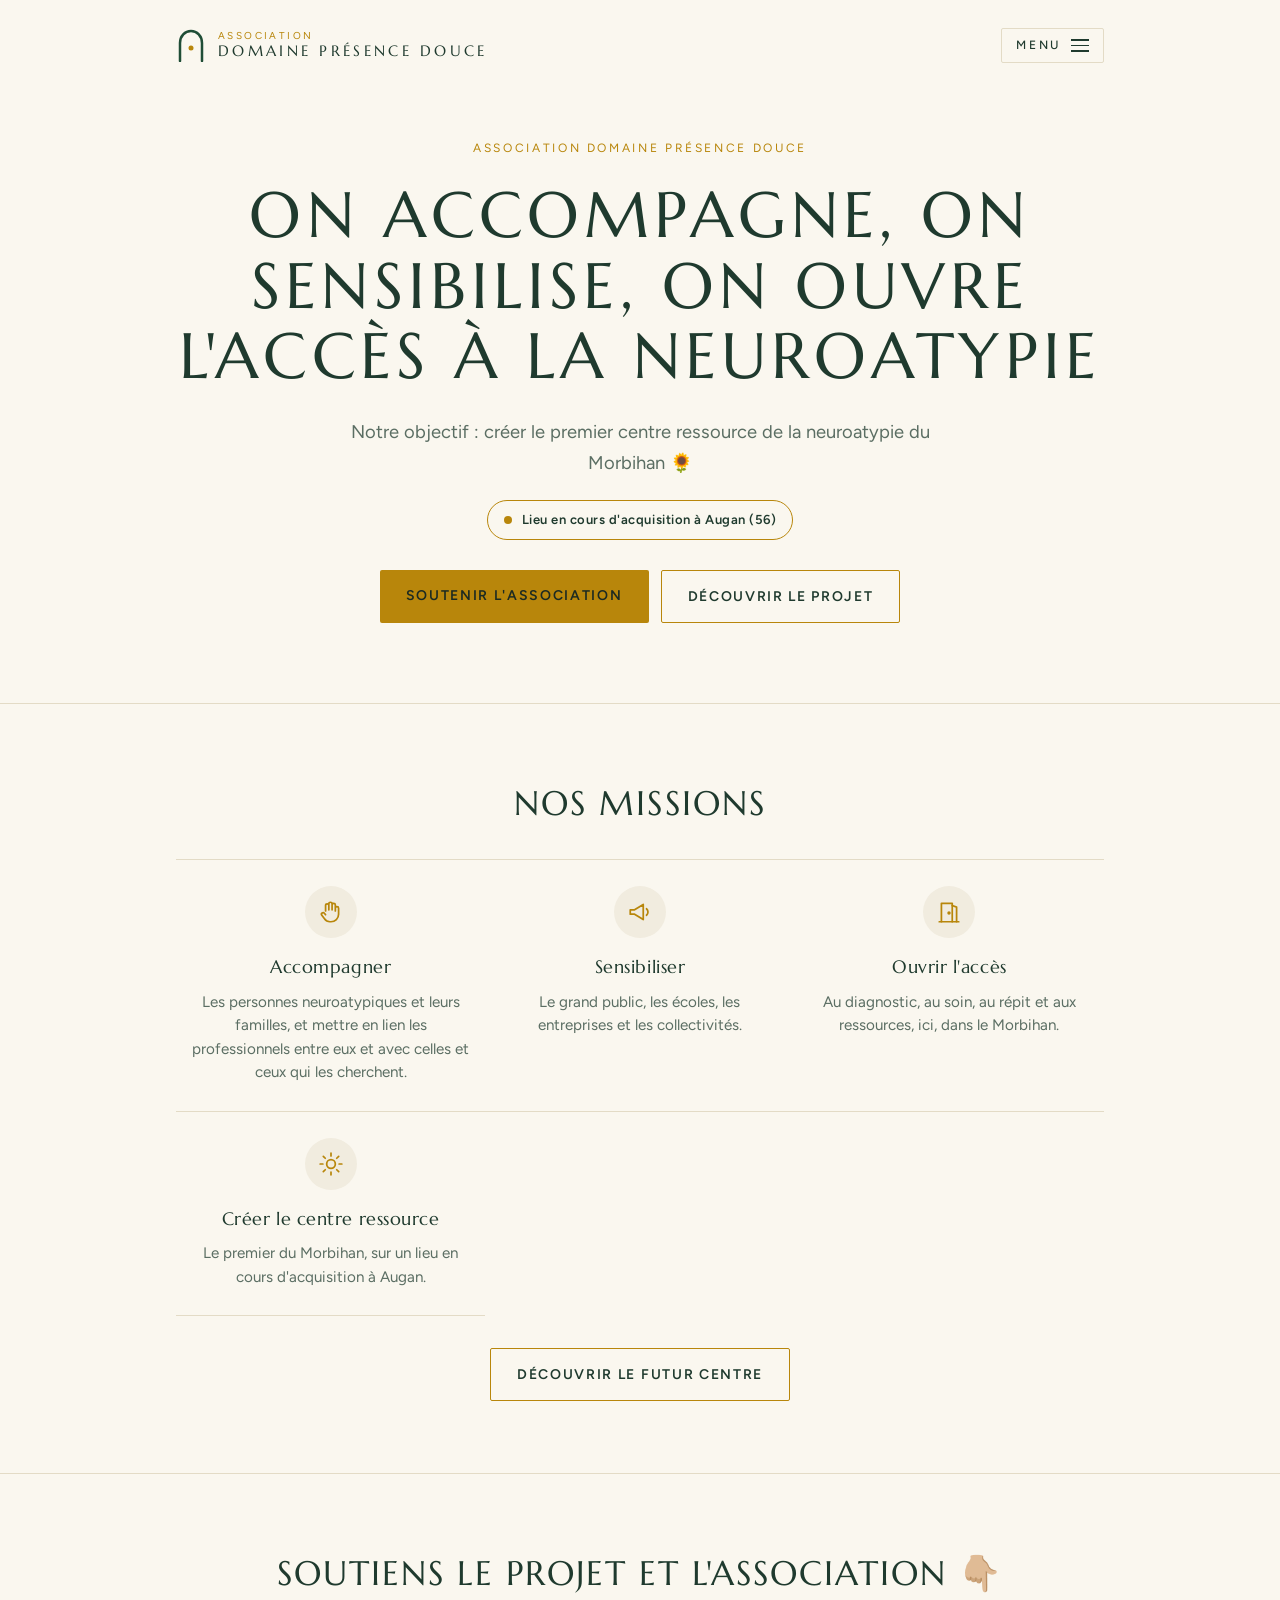
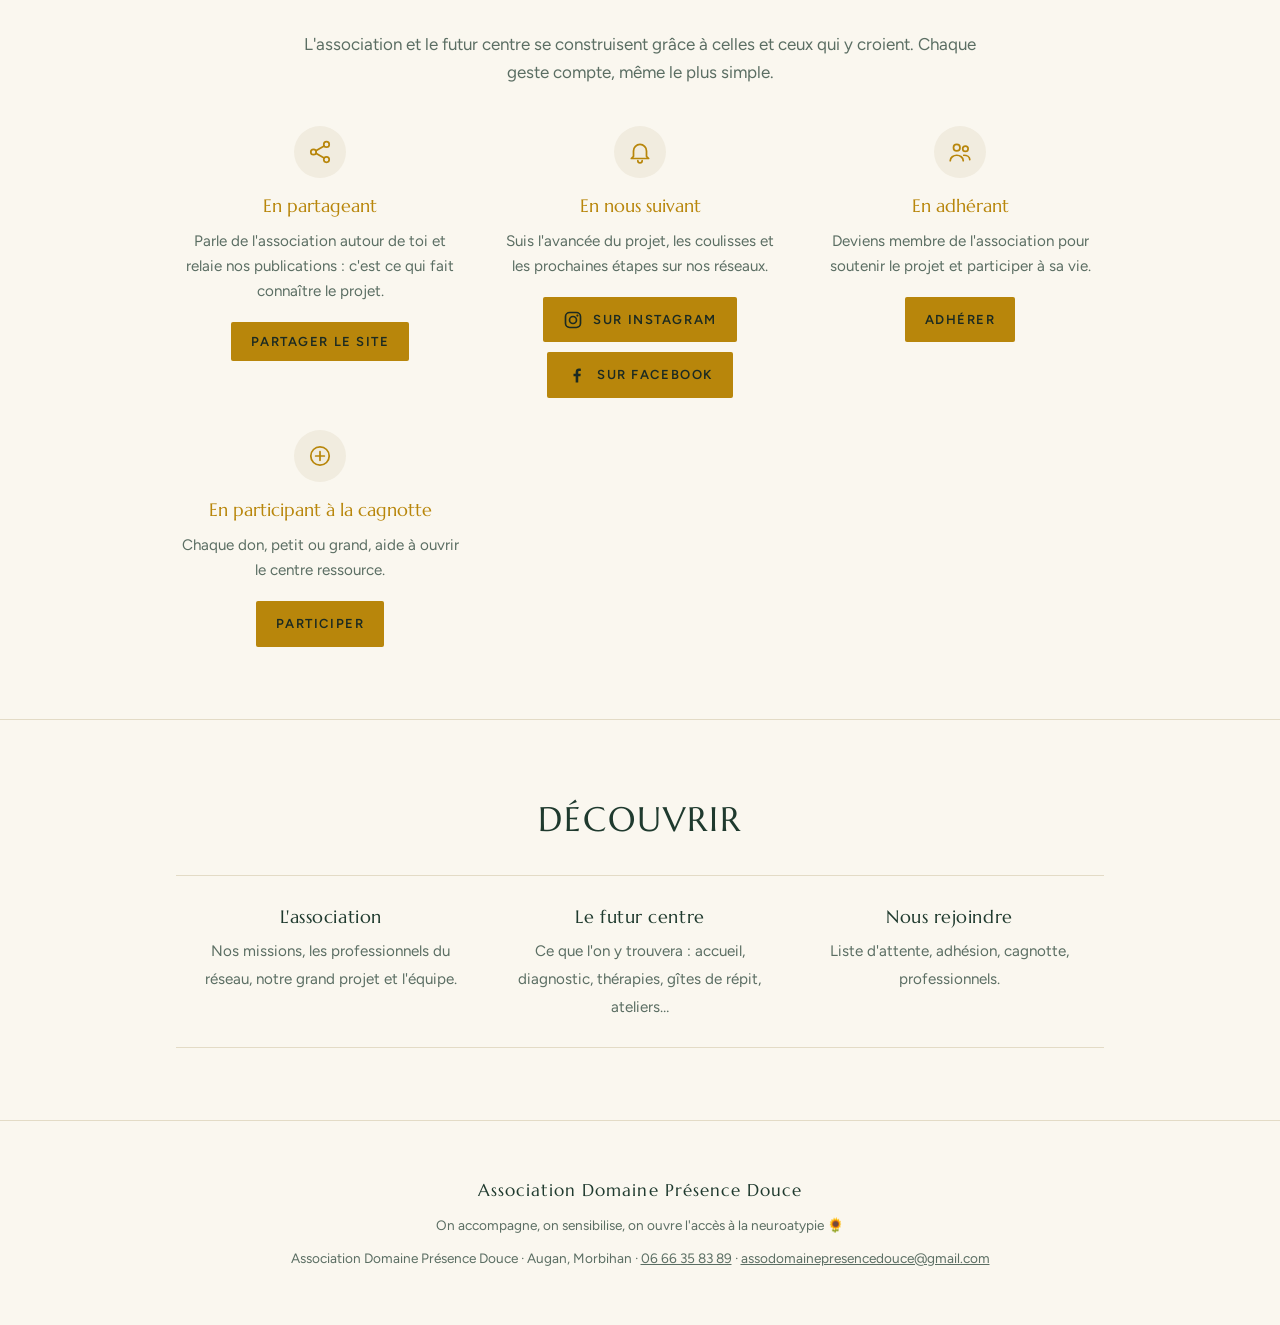
==== index.html @ 52dfce94 "Ajoute Marie Jubier au réseau de professionnels Co-Authored-By: Claude Opus 5.5 <noreply@anthropic.c" ====
<!doctype html>
<html lang="fr">
<head>
<meta charset="utf-8">
<meta name="viewport" content="width=device-width, initial-scale=1">
<script>if(/\.vercel\.app$|\.github\.io$/.test(location.hostname))location.replace("https://domainepresencedouce.fr"+location.pathname.replace(/^\/domaine-presence-douce/,"")+location.hash)</script>
<title>Association Domaine Présence Douce · Neuroatypie, Augan (56)</title>
<meta name="description" content="L'association Domaine Présence Douce accompagne, sensibilise et ouvre l'accès à la neuroatypie. Objectif : le premier centre ressource du Morbihan, sur un lieu en cours d'acquisition à Augan (56).">
<link rel="canonical" href="https://domainepresencedouce.fr/">
<meta property="og:type" content="website">
<meta property="og:site_name" content="Domaine Présence Douce">
<meta property="og:title" content="Association Domaine Présence Douce · Neuroatypie, Augan (56)">
<meta property="og:description" content="L'association Domaine Présence Douce accompagne, sensibilise et ouvre l'accès à la neuroatypie. Objectif : le premier centre ressource du Morbihan, sur un lieu en cours d'acquisition à Augan (56).">
<meta property="og:url" content="https://domainepresencedouce.fr/">
<meta property="og:locale" content="fr_FR">
<script type="application/ld+json">{"@context": "https://schema.org", "@type": "NGO", "name": "Association Domaine Présence Douce", "alternateName": ["Domaine Présence Douce", "Présence Douce"], "url": "https://domainepresencedouce.fr/", "description": "Association qui accompagne, sensibilise et ouvre l'accès à la neuroatypie, et porte la création du premier centre ressource de la neuroatypie du Morbihan.", "sameAs": ["https://www.instagram.com/asso_domaine_presence_douce/", "https://www.facebook.com/share/1JNgiqVTdz/", "https://www.helloasso.com/associations/domaine-presence-douce"], "email": "assodomainepresencedouce@gmail.com", "telephone": "+33 6 66 35 83 89", "address": {"@type": "PostalAddress", "addressLocality": "Augan", "postalCode": "56800", "addressRegion": "Morbihan", "addressCountry": "FR"}}</script>

<link rel="stylesheet" href="https://fonts.googleapis.com/css2?family=Marcellus&family=Figtree:wght@400;500;600&display=swap">
<link rel="stylesheet" href="style.css?v=202611112126">
</head>
<body>

<div class="wrap">
  <header class="top">
    <a class="brand" href="index.html" aria-label="Association Domaine Présence Douce, accueil">
      <svg viewBox="0 0 60 68" aria-hidden="true"><path d="M8 66V30C8 16 18 6 30 6s22 10 22 24v36" fill="none" stroke="var(--green)" stroke-width="5" stroke-linecap="round"/><circle cx="30" cy="40" r="5" fill="var(--gold)"/></svg>
      <span class="brand-name"><small>Association</small><span class="caps">Domaine Présence Douce</span></span>
    </a>
    <div class="menu">
      <button class="menu-toggle" type="button" aria-expanded="false" aria-controls="menu-nav">
        <span class="label">Menu</span>
        <span class="bars" aria-hidden="true"><span></span><span></span><span></span></span>
      </button>
      <nav id="menu-nav" aria-label="Navigation principale" hidden>
        <a href="index.html" aria-current="page">Accueil</a>
        <a href="domaine.html">L'association</a>
        <a href="poles.html">Le futur centre</a>
        <a href="rejoindre.html">Nous rejoindre</a>
      </nav>
    </div>
</div>

<main>
<div class="wrap">
  <div class="hero">
    <div>
      <p class="eyebrow caps">Association Domaine Présence Douce</p>
      <h1>On accompagne, on sensibilise, on ouvre l'accès à la neuroatypie</h1>
      <p class="lead">Notre objectif : créer le premier centre ressource de la neuroatypie du Morbihan 🌻</p>
      <p class="badge"><span class="dot" aria-hidden="true"></span>Lieu en cours d'acquisition à Augan (56)</p>
      <div class="hero-ctas">
        <a class="cta" href="#soutenir">Soutenir l'association</a>
        <a class="cta cta-alt" href="domaine.html">Découvrir le projet</a>
      </div>
    </div>
  </div>
</div>

<section id="missions">
  <div class="wrap">
    <h2>Nos missions</h2>
    <div class="poles missions">
      <div class="pole"><span class="ico" aria-hidden="true"><svg viewBox="0 0 24 24"><path d="M7 11V6a1.5 1.5 0 0 1 3 0v4M10 10V4.5a1.5 1.5 0 0 1 3 0V10M13 10V5.5a1.5 1.5 0 0 1 3 0V11M16 11V8.5a1.5 1.5 0 0 1 3 0V14a7 7 0 0 1-7 7h-1a6 6 0 0 1-5-2.7L3.5 15a1.5 1.5 0 0 1 2.4-1.8L7 14.5"/></svg></span><h3>Accompagner</h3><p>Les personnes neuroatypiques et leurs familles, et mettre en lien les professionnels entre eux et avec celles et ceux qui les cherchent.</p></div>
      <div class="pole"><span class="ico" aria-hidden="true"><svg viewBox="0 0 24 24"><path d="M3 10v4h4l8 5V5l-8 5z"/><path d="M18 9a4 4 0 0 1 0 6"/></svg></span><h3>Sensibiliser</h3><p>Le grand public, les écoles, les entreprises et les collectivités.</p></div>
      <div class="pole"><span class="ico" aria-hidden="true"><svg viewBox="0 0 24 24"><path d="M5 21V4h10v17"/><path d="M15 6l4 1.5V21"/><circle cx="12" cy="13" r=".8"/><path d="M3 21h18"/></svg></span><h3>Ouvrir l'accès</h3><p>Au diagnostic, au soin, au répit et aux ressources, ici, dans le Morbihan.</p></div>
      <div class="pole"><span class="ico" aria-hidden="true"><svg viewBox="0 0 24 24"><circle cx="12" cy="12" r="4"/><path d="M12 2v2.5M12 19.5V22M2 12h2.5M19.5 12H22M4.9 4.9l1.8 1.8M17.3 17.3l1.8 1.8M4.9 19.1l1.8-1.8M17.3 6.7l1.8-1.8"/></svg></span><h3>Créer le centre ressource</h3><p>Le premier du Morbihan, sur un lieu en cours d'acquisition à Augan.</p></div>
    </div>
    <a class="cta cta-alt" href="poles.html">Découvrir le futur centre</a>
  </div>
</section>

<section id="soutenir">
  <div class="wrap">
    <h2>Soutiens le projet et l'association 👇🏼</h2>
    <p class="intro">L'association et le futur centre se construisent grâce à celles et ceux qui y croient. Chaque geste compte, même le plus simple.</p>
    <div class="steps">
      <div><span class="ico" aria-hidden="true"><svg viewBox="0 0 24 24"><circle cx="18" cy="5" r="2.5"/><circle cx="6" cy="12" r="2.5"/><circle cx="18" cy="19" r="2.5"/><path d="M8.2 10.8l7.6-4.4M8.2 13.2l7.6 4.4"/></svg></span><h3>En partageant</h3><p>Parle de l'association autour de toi et relaie nos publications : c'est ce qui fait connaître le projet.</p><button class="cta share" type="button">Partager le site</button></div>
      <div><span class="ico" aria-hidden="true"><svg viewBox="0 0 24 24"><path d="M6 16V11a6 6 0 0 1 12 0v5l2 2H4z"/><path d="M10 20a2 2 0 0 0 4 0"/></svg></span><h3>En nous suivant</h3><p>Suis l'avancée du projet, les coulisses et les prochaines étapes sur nos réseaux.</p><div class="socials"><a class="cta social" href="https://www.instagram.com/asso_domaine_presence_douce/" target="_blank" rel="noopener"><svg viewBox="0 0 24 24" aria-hidden="true"><rect x="3" y="3" width="18" height="18" rx="5" fill="none" stroke="currentColor" stroke-width="2"/><circle cx="12" cy="12" r="4.2" fill="none" stroke="currentColor" stroke-width="2"/><circle cx="17.3" cy="6.7" r="1.3" fill="currentColor"/></svg><span>Sur Instagram</span></a><a class="cta social" href="https://www.facebook.com/share/1JNgiqVTdz/" target="_blank" rel="noopener"><svg viewBox="0 0 24 24" aria-hidden="true"><path fill="currentColor" d="M13.5 21v-7.5h2.6l.4-3h-3V8.6c0-.9.3-1.5 1.5-1.5h1.6V4.4c-.3 0-1.2-.1-2.3-.1-2.3 0-3.9 1.4-3.9 4v2.2H7.8v3h2.6V21h3.1z"/></svg><span>Sur Facebook</span></a></div></div>
      <div><span class="ico" aria-hidden="true"><svg viewBox="0 0 24 24"><circle cx="9" cy="8" r="3"/><path d="M3 20c0-3 3-5 6-5s6 2 6 5"/><circle cx="17" cy="9" r="2.5"/><path d="M15.5 15c3 0 5.5 1.5 5.5 4"/></svg></span><h3>En adhérant</h3><p>Deviens membre de l'association pour soutenir le projet et participer à sa vie.</p><a class="cta" href="https://www.helloasso.com/associations/domaine-presence-douce/adhesions/adhesion" target="_blank" rel="noopener">Adhérer</a></div>
      <div><span class="ico" aria-hidden="true"><svg viewBox="0 0 24 24"><circle cx="12" cy="12" r="8.5"/><path d="M12 8v8M8 12h8"/></svg></span><h3>En participant à la cagnotte</h3><p>Chaque don, petit ou grand, aide à ouvrir le centre ressource.</p><a class="cta" href="https://www.helloasso.com/associations/domaine-presence-douce/collectes/domaine-presence-douce" target="_blank" rel="noopener">Participer</a></div>
    </div>
  </div>
</section>

<section>
  <div class="wrap">
    <h2>Découvrir</h2>
    <div class="links">
      <a href="domaine.html"><b>L'association</b><span>Nos missions, les professionnels du réseau, notre grand projet et l'équipe.</span></a>
      <a href="poles.html"><b>Le futur centre</b><span>Ce que l'on y trouvera : accueil, diagnostic, thérapies, gîtes de répit, ateliers…</span></a>
      <a href="rejoindre.html"><b>Nous rejoindre</b><span>Liste d'attente, adhésion, cagnotte, professionnels.</span></a>
    </div>
  </div>
</section>
</main>

<footer>
  <div class="wrap">
    <p class="sig">Association Domaine Présence Douce</p>
    <p class="small">On accompagne, on sensibilise, on ouvre l'accès à la neuroatypie 🌻</p>
        <p class="small">Association Domaine Présence Douce · Augan, Morbihan · <a href="tel:+33666358389">06 66 35 83 89</a> · <a href="mailto:assodomainepresencedouce@gmail.com">assodomainepresencedouce@gmail.com</a></p>
  </div>
</footer>

<script src="menu.js?v=202611112126"></script>
</body>
</html>
---- style.css ----
/* Layout: une colonne calme, grandes respirations, grand titre en ouverture, pôles en grille souple */
:root{
  --bg:#FAF7EF;
  --surface:#F1ECDF;
  --fg:#1F3A2E;
  --muted:#5B6E63;
  --green:#1F4D36;
  --gold:#B8860B;
  --on-green:#FAF7EF;
  --line:#E3DBC6;
  --display:'Marcellus','Cormorant Garamond',Georgia,serif;
  --body:'Figtree','Helvetica Neue',Arial,sans-serif;
}
@media (prefers-color-scheme: dark){:root:not([data-theme="light"]){
  --bg:#13241C;--surface:#1B3025;--fg:#FAF7EF;--muted:#A9B8AD;--green:#1F4D36;--gold:#B8860B;--on-green:#FAF7EF;--line:#2B4639;color-scheme:dark}}
:root[data-theme="dark"]{
  --bg:#13241C;--surface:#1B3025;--fg:#FAF7EF;--muted:#A9B8AD;--green:#1F4D36;--gold:#B8860B;--on-green:#FAF7EF;--line:#2B4639;color-scheme:dark}

*{box-sizing:border-box}
body{background:var(--bg);color:var(--fg);font-family:var(--body);font-size:17px;line-height:1.65;margin:0}
.wrap{max-width:960px;margin-inline:auto;padding-left:max(16px,env(safe-area-inset-left,0px));padding-right:max(16px,env(safe-area-inset-right,0px))}
h1,h2,h3{font-family:var(--display);font-weight:400;text-wrap:balance;margin:0}
.caps{text-transform:uppercase;letter-spacing:.22em}
p{margin:0}
a{color:inherit}

header.top{padding-block:28px;display:flex;justify-content:space-between;align-items:center;gap:16px;flex-wrap:wrap}
.brand{display:flex;align-items:center;gap:12px;font-family:var(--display);font-size:15px}
.brand svg{width:30px;height:34px;flex:none}
header.top{position:relative;flex-wrap:nowrap}
.menu{position:relative;margin-left:auto}
.menu-toggle{display:flex;align-items:center;gap:10px;background:none;border:1px solid var(--line);border-radius:2px;color:var(--fg);font:500 12px/1 var(--body);letter-spacing:.22em;text-transform:uppercase;padding:10px 14px;cursor:pointer}
.menu-toggle:hover{border-color:var(--gold);color:var(--gold)}
.menu-toggle .bars{display:grid;gap:4px;width:18px}
.menu-toggle .bars span{display:block;height:1.5px;background:currentColor;transition:transform .25s ease,opacity .2s ease}
.menu-toggle[aria-expanded="true"] .bars span:nth-child(1){transform:translateY(5.5px) rotate(45deg)}
.menu-toggle[aria-expanded="true"] .bars span:nth-child(2){opacity:0}
.menu-toggle[aria-expanded="true"] .bars span:nth-child(3){transform:translateY(-5.5px) rotate(-45deg)}
nav{position:absolute;top:calc(100% + 10px);right:0;z-index:10;min-width:230px;display:flex;flex-direction:column;background:var(--bg);border:1px solid var(--line);box-shadow:0 12px 32px rgba(0,0,0,.12);padding:8px 0;font-size:13px;color:var(--fg)}
nav[hidden]{display:none}
nav a{text-decoration:none;padding:12px 22px;letter-spacing:.14em;text-transform:uppercase}
nav a+a{border-top:1px solid var(--line)}
nav a:hover,nav a:focus-visible{color:var(--gold);background:var(--surface)}
@media (prefers-reduced-motion:no-preference){nav:not([hidden]){animation:drop .2s ease both}@keyframes drop{from{opacity:0;transform:translateY(-6px)}to{opacity:1;transform:none}}}
@media (max-width:420px){.menu-toggle .label{display:none}.brand span{font-size:13px}}
:focus-visible{outline:2px solid var(--gold);outline-offset:3px}

.hero{padding-block:48px 80px}
.hero .eyebrow{font-size:12px;color:var(--gold);margin-bottom:22px}
.hero h1{font-size:clamp(2.2rem,6vw,4rem);line-height:1.1;letter-spacing:.08em;text-transform:uppercase}
.hero p.lead{margin-top:26px;font-size:1.15rem;max-width:34em;color:var(--muted)}

section{padding-block:72px;border-top:1px solid var(--line)}
section h2{font-size:clamp(1.5rem,3.4vw,2.1rem);letter-spacing:.06em;text-transform:uppercase;margin-bottom:28px}
section .intro{max-width:40em;color:var(--muted)}
section .intro + .intro{margin-top:16px}
em{font-style:italic;color:var(--gold)}

.poles{display:grid;grid-template-columns:repeat(auto-fit,minmax(240px,1fr));gap:0;margin-top:44px;border-top:1px solid var(--line)}
.pole{padding:26px 24px 26px 0;border-bottom:1px solid var(--line)}
.pole h3{font-size:1.15rem;margin-bottom:8px;letter-spacing:.03em}
.pole p{font-size:.95rem;color:var(--muted);line-height:1.55}

.band{background:var(--green);color:var(--on-green);border-top:0}
.band h2{color:var(--on-green)}
.band .intro{color:var(--on-green);opacity:.88}
.band em{color:#E3C77F}
.band .facts{display:grid;grid-template-columns:repeat(auto-fit,minmax(200px,1fr));gap:32px;margin-top:40px}
.band .fact b{display:block;font-family:var(--display);font-weight:400;font-size:1.25rem;margin-bottom:6px;color:#E3C77F}
.band .fact span{font-size:.95rem;opacity:.85}

.steps{display:grid;grid-template-columns:repeat(auto-fit,minmax(240px,1fr));gap:32px;margin-top:40px}
.steps h3{font-size:1.1rem;margin-bottom:8px;color:var(--gold)}
.steps p{font-size:.95rem;color:var(--muted)}
.steps .cta{margin-top:18px;padding:12px 20px;font-size:13px}
button.cta{border:0;font-family:inherit;cursor:pointer}

.cta{display:inline-block;margin-top:32px;padding:14px 26px;background:var(--gold);color:#1B2A22;text-decoration:none;font-weight:600;font-size:14px;letter-spacing:.12em;text-transform:uppercase;border-radius:2px}
.cta:hover{filter:brightness(1.07)}
.cta-alt{background:transparent;color:var(--fg);border:1px solid var(--gold);margin-left:10px}
.note{margin-top:14px;font-size:.85rem;color:var(--muted)}

footer{padding-block:56px;border-top:1px solid var(--line);text-align:left}
footer .sig{font-family:var(--display);font-size:1.05rem;letter-spacing:.06em}
footer .small{margin-top:10px;font-size:.85rem;color:var(--muted)}

@media (max-width:720px){
  .hero{padding-block:24px 56px}
  section{padding-block:52px}
}
@media (prefers-reduced-motion:no-preference){
  .hero>*{animation:rise .8s ease both}
  @keyframes rise{from{opacity:.001;transform:translateY(10px)}to{opacity:1;transform:none}}
}
.brand{text-decoration:none}
nav a[aria-current="page"]{color:var(--gold)}
.page>section:first-child{border-top:0}
.page>section:first-child:not(.band){padding-top:24px}
.links{display:grid;grid-template-columns:repeat(auto-fit,minmax(210px,1fr));gap:0;margin-top:8px;border-top:1px solid var(--line)}
.links a{display:block;padding:22px 24px 22px 0;border-bottom:1px solid var(--line);text-decoration:none}
.links a b{display:block;font-family:var(--display);font-weight:400;font-size:1.15rem;letter-spacing:.03em;margin-bottom:4px}
.links a span{font-size:.95rem;color:var(--muted)}
.links a:hover b,.links a:focus-visible b{color:var(--gold)}
.timeline{list-style:none;margin:40px 0 0;padding:0;max-width:40em}
.timeline li{position:relative;padding:0 0 28px 30px;border-left:1px solid var(--line);margin-left:6px}
.timeline li:last-child{padding-bottom:0;border-left-color:transparent}
.timeline li::before{content:"";position:absolute;left:-7px;top:6px;width:13px;height:13px;border-radius:50%;background:var(--bg);border:1.5px solid var(--muted)}
.timeline li.done::before{background:var(--green);border-color:var(--green)}
.timeline li.now::before{background:var(--gold);border-color:var(--gold);box-shadow:0 0 0 4px color-mix(in srgb,var(--gold) 25%,transparent)}
.timeline b{display:block;font-family:var(--display);font-weight:400;font-size:1.1rem;letter-spacing:.03em;margin-bottom:4px}
.timeline li.now b{color:var(--gold)}
.timeline span{font-size:.95rem;color:var(--muted)}
.follow{margin-top:48px;padding:28px;background:var(--surface);max-width:40em}
.follow h3{font-size:1.2rem;letter-spacing:.03em;margin-bottom:8px}
.follow p{font-size:.95rem;color:var(--muted)}
.follow .cta{margin-top:20px;text-transform:none;letter-spacing:.04em}

/* Texte centré sur tout le site */
main,footer{text-align:center}
.hero p.lead,section .intro,.timeline,.follow{margin-inline:auto}
.pole,.links a{padding:26px 16px}
.cta-alt{margin-left:0}
.cta+.cta{margin-left:10px}
nav a{text-align:center}
.timeline li{padding:26px 0 44px;margin-left:0;border-left:0}
.timeline li:last-child{padding-bottom:0}
.timeline li::before{left:50%;top:0;transform:translateX(-50%)}
.timeline li:not(:last-child)::after{content:"";position:absolute;left:50%;bottom:8px;width:1px;height:26px;background:var(--line)}
.socials{display:flex;flex-wrap:wrap;justify-content:center;gap:10px;margin-top:18px}
.socials .cta{margin:0;display:inline-flex;align-items:center;gap:10px}
.cta+.cta.social{margin-left:0}
.social svg{width:20px;height:20px;flex:none}

/* Icônes et mouvements doux */
.ico{display:inline-grid;place-items:center;width:52px;height:52px;margin-bottom:14px;border-radius:50%;background:var(--surface);color:var(--gold);transition:transform .35s ease,background .35s ease,color .35s ease}
.ico svg{width:26px;height:26px;fill:none;stroke:currentColor;stroke-width:1.6;stroke-linecap:round;stroke-linejoin:round}
.pole:hover .ico,.steps>div:hover .ico{transform:translateY(-3px) rotate(-6deg);background:var(--green);color:var(--on-green)}
.cta{transition:transform .25s ease,filter .25s ease,box-shadow .25s ease}
.cta:hover{transform:translateY(-2px);box-shadow:0 8px 18px -10px rgba(0,0,0,.35)}
.links a b{transition:color .25s ease,letter-spacing .35s ease}
.links a:hover b{letter-spacing:.06em}
@media (prefers-reduced-motion:no-preference){
  .js .reveal{opacity:0;transform:translateY(18px);transition:opacity .7s ease,transform .7s ease;transition-delay:var(--d,0s)}
  .js .reveal.in{opacity:1;transform:none}
  .timeline li.now::before{animation:pulse 2.4s ease-in-out infinite}
  @keyframes pulse{0%,100%{box-shadow:0 0 0 4px color-mix(in srgb,var(--gold) 25%,transparent)}50%{box-shadow:0 0 0 9px color-mix(in srgb,var(--gold) 0%,transparent)}}
}
.brand-name{display:flex;flex-direction:column;line-height:1.2}
.brand-name small{font-family:var(--body);font-size:10px;letter-spacing:.24em;text-transform:uppercase;color:var(--gold)}
.badge{display:inline-flex;align-items:center;gap:10px;margin-top:22px;padding:8px 16px;border:1px solid var(--gold);border-radius:999px;font-size:13px;font-weight:600;letter-spacing:.04em;color:var(--fg)}
.badge .dot{width:8px;height:8px;border-radius:50%;background:var(--gold)}
.hero-ctas{display:flex;flex-wrap:wrap;justify-content:center;gap:12px;margin-top:30px}
.hero-ctas .cta{margin:0}
.missions{margin-top:24px}
@media (prefers-reduced-motion:no-preference){.badge .dot{animation:pulse 2.4s ease-in-out infinite}}
.pros{display:grid;grid-template-columns:repeat(auto-fit,minmax(260px,340px));justify-content:center;gap:20px;margin-top:40px}
.pro{padding:30px 24px;background:var(--surface);border-radius:4px;transition:transform .35s ease,box-shadow .35s ease}
.pro:hover{transform:translateY(-4px);box-shadow:0 14px 30px -18px rgba(0,0,0,.35)}
.pro-initials{display:inline-grid;place-items:center;width:64px;height:64px;margin-bottom:14px;border-radius:50%;background:var(--green);color:var(--on-green);font-family:var(--display);font-size:1.3rem;letter-spacing:.06em}
.pro h3{font-size:1.25rem;letter-spacing:.03em}
.pro-role{margin-top:4px;color:var(--gold);font-size:.95rem}
.pro p:not(.pro-role){margin-top:12px;font-size:.95rem;color:var(--muted)}
.pro .cta{margin-top:20px;display:inline-flex;align-items:center;gap:10px;text-transform:none;letter-spacing:.02em;font-size:13px;padding:12px 18px}
.pro .cta svg{width:18px;height:18px;flex:none}
.pro-links{display:flex;flex-wrap:wrap;justify-content:center;gap:10px;margin-top:20px}
.pro-links .cta{margin:0}
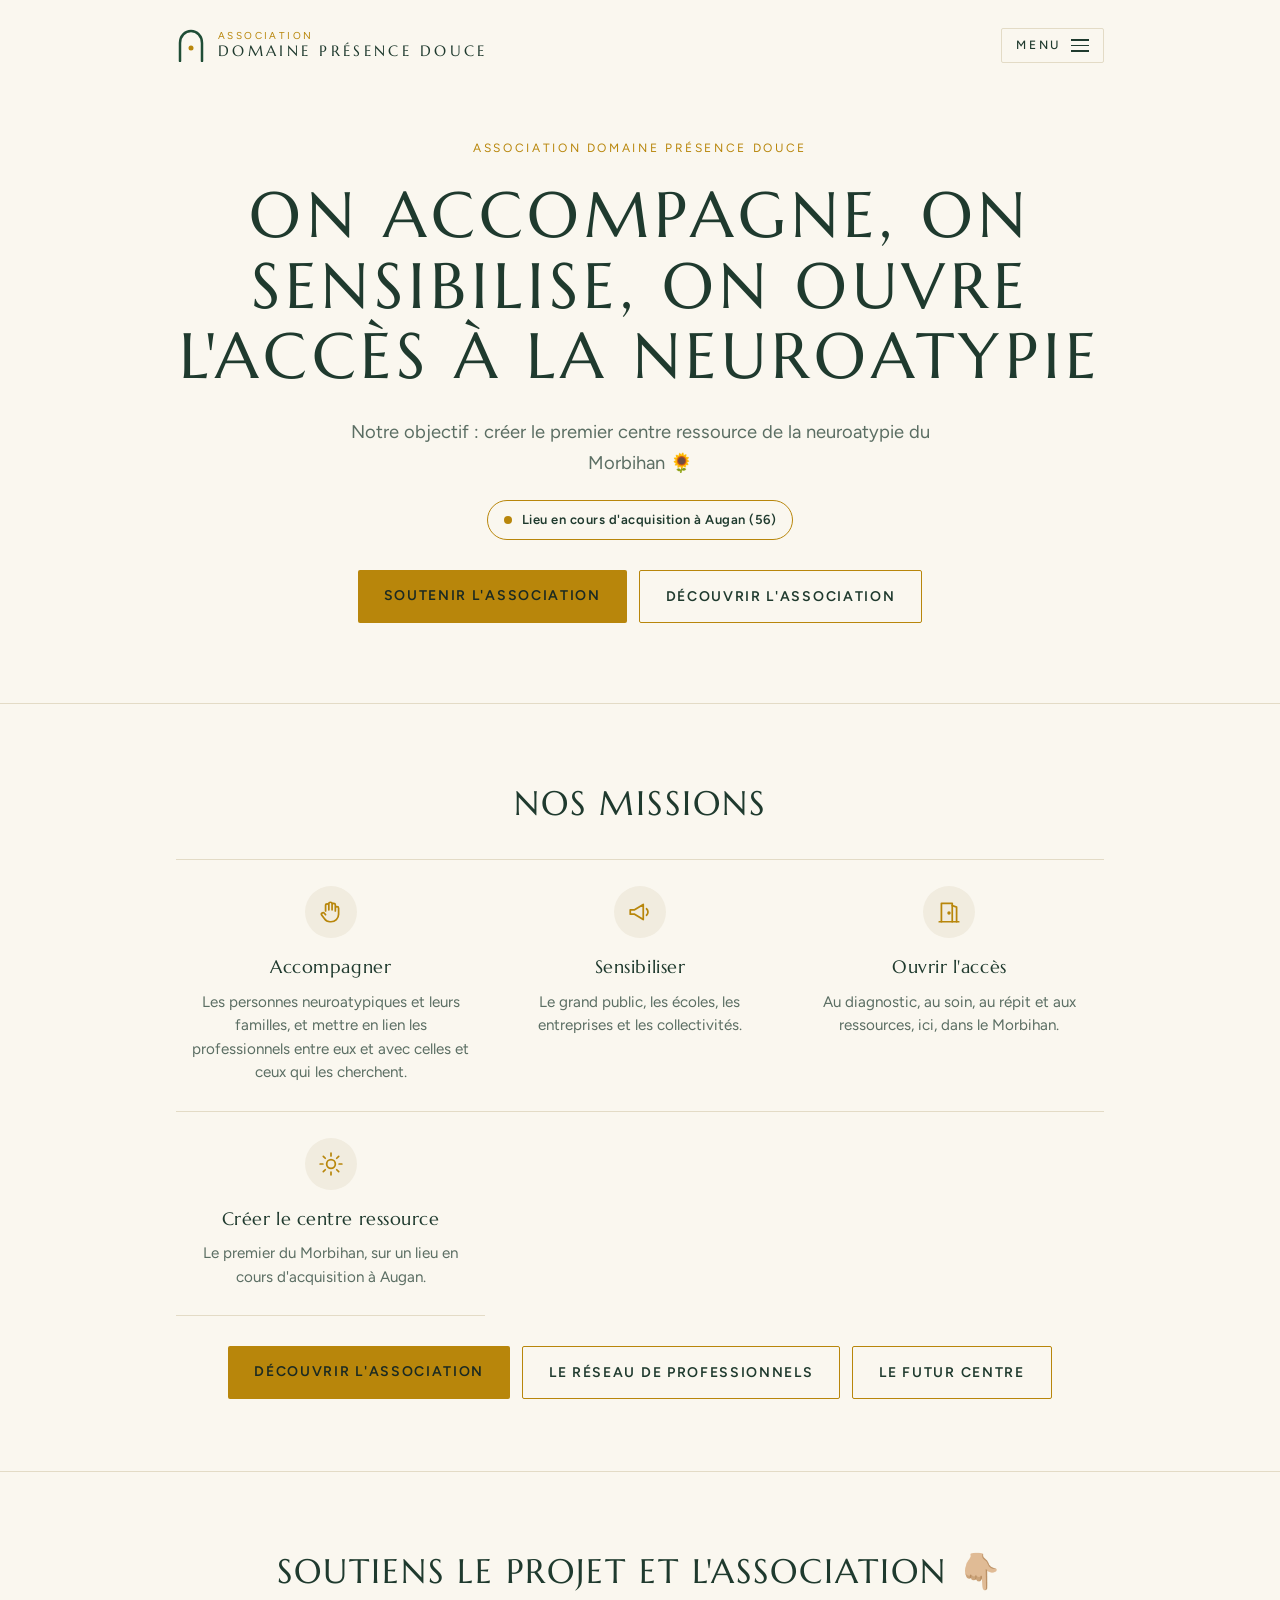
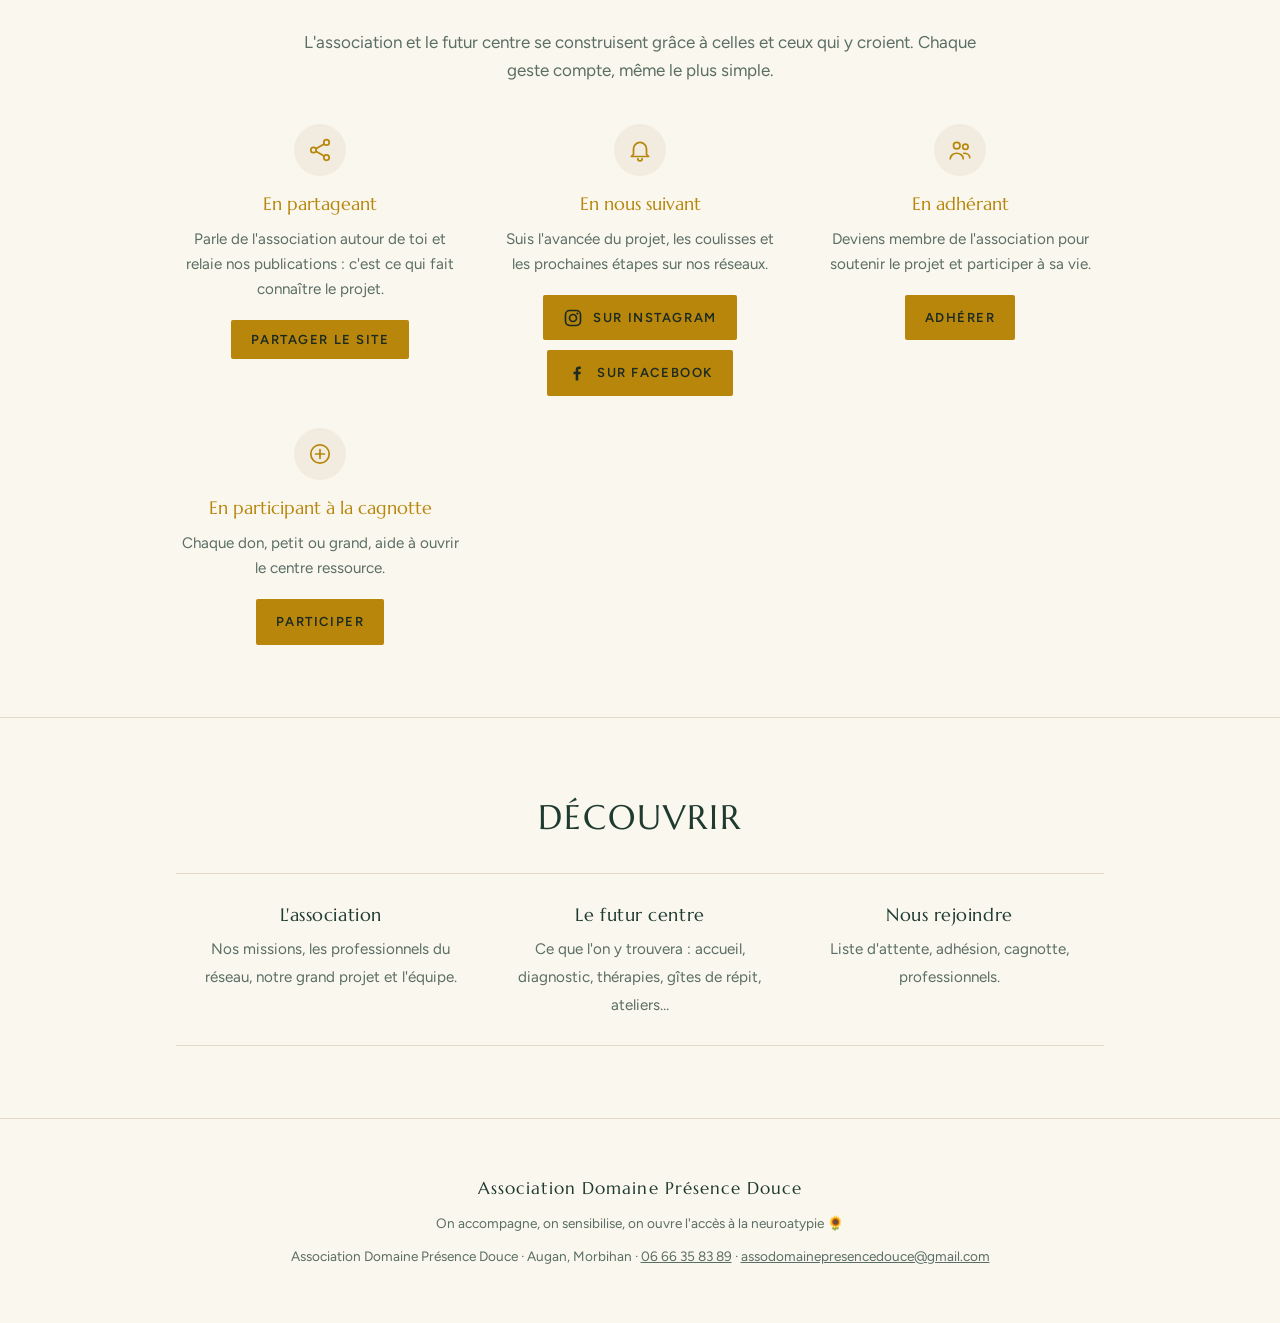
==== commit 14948841: "Ajoute des boutons vers la page de l'association sur l'accueil Co-Authored-By: Claude Opus 5.5 <nore" ====
--- a/index.html
+++ b/index.html
@@ -50,7 +50,7 @@
       <p class="badge"><span class="dot" aria-hidden="true"></span>Lieu en cours d'acquisition à Augan (56)</p>
       <div class="hero-ctas">
         <a class="cta" href="#soutenir">Soutenir l'association</a>
-        <a class="cta cta-alt" href="domaine.html">Découvrir le projet</a>
+        <a class="cta cta-alt" href="domaine.html">Découvrir l'association</a>
       </div>
     </div>
   </div>
@@ -65,7 +65,11 @@
       <div class="pole"><span class="ico" aria-hidden="true"><svg viewBox="0 0 24 24"><path d="M5 21V4h10v17"/><path d="M15 6l4 1.5V21"/><circle cx="12" cy="13" r=".8"/><path d="M3 21h18"/></svg></span><h3>Ouvrir l'accès</h3><p>Au diagnostic, au soin, au répit et aux ressources, ici, dans le Morbihan.</p></div>
       <div class="pole"><span class="ico" aria-hidden="true"><svg viewBox="0 0 24 24"><circle cx="12" cy="12" r="4"/><path d="M12 2v2.5M12 19.5V22M2 12h2.5M19.5 12H22M4.9 4.9l1.8 1.8M17.3 17.3l1.8 1.8M4.9 19.1l1.8-1.8M17.3 6.7l1.8-1.8"/></svg></span><h3>Créer le centre ressource</h3><p>Le premier du Morbihan, sur un lieu en cours d'acquisition à Augan.</p></div>
     </div>
-    <a class="cta cta-alt" href="poles.html">Découvrir le futur centre</a>
+    <div class="hero-ctas">
+      <a class="cta" href="domaine.html">Découvrir l'association</a>
+      <a class="cta cta-alt" href="domaine.html#professionnels">Le réseau de professionnels</a>
+      <a class="cta cta-alt" href="poles.html">Le futur centre</a>
+    </div>
   </div>
 </section>
 
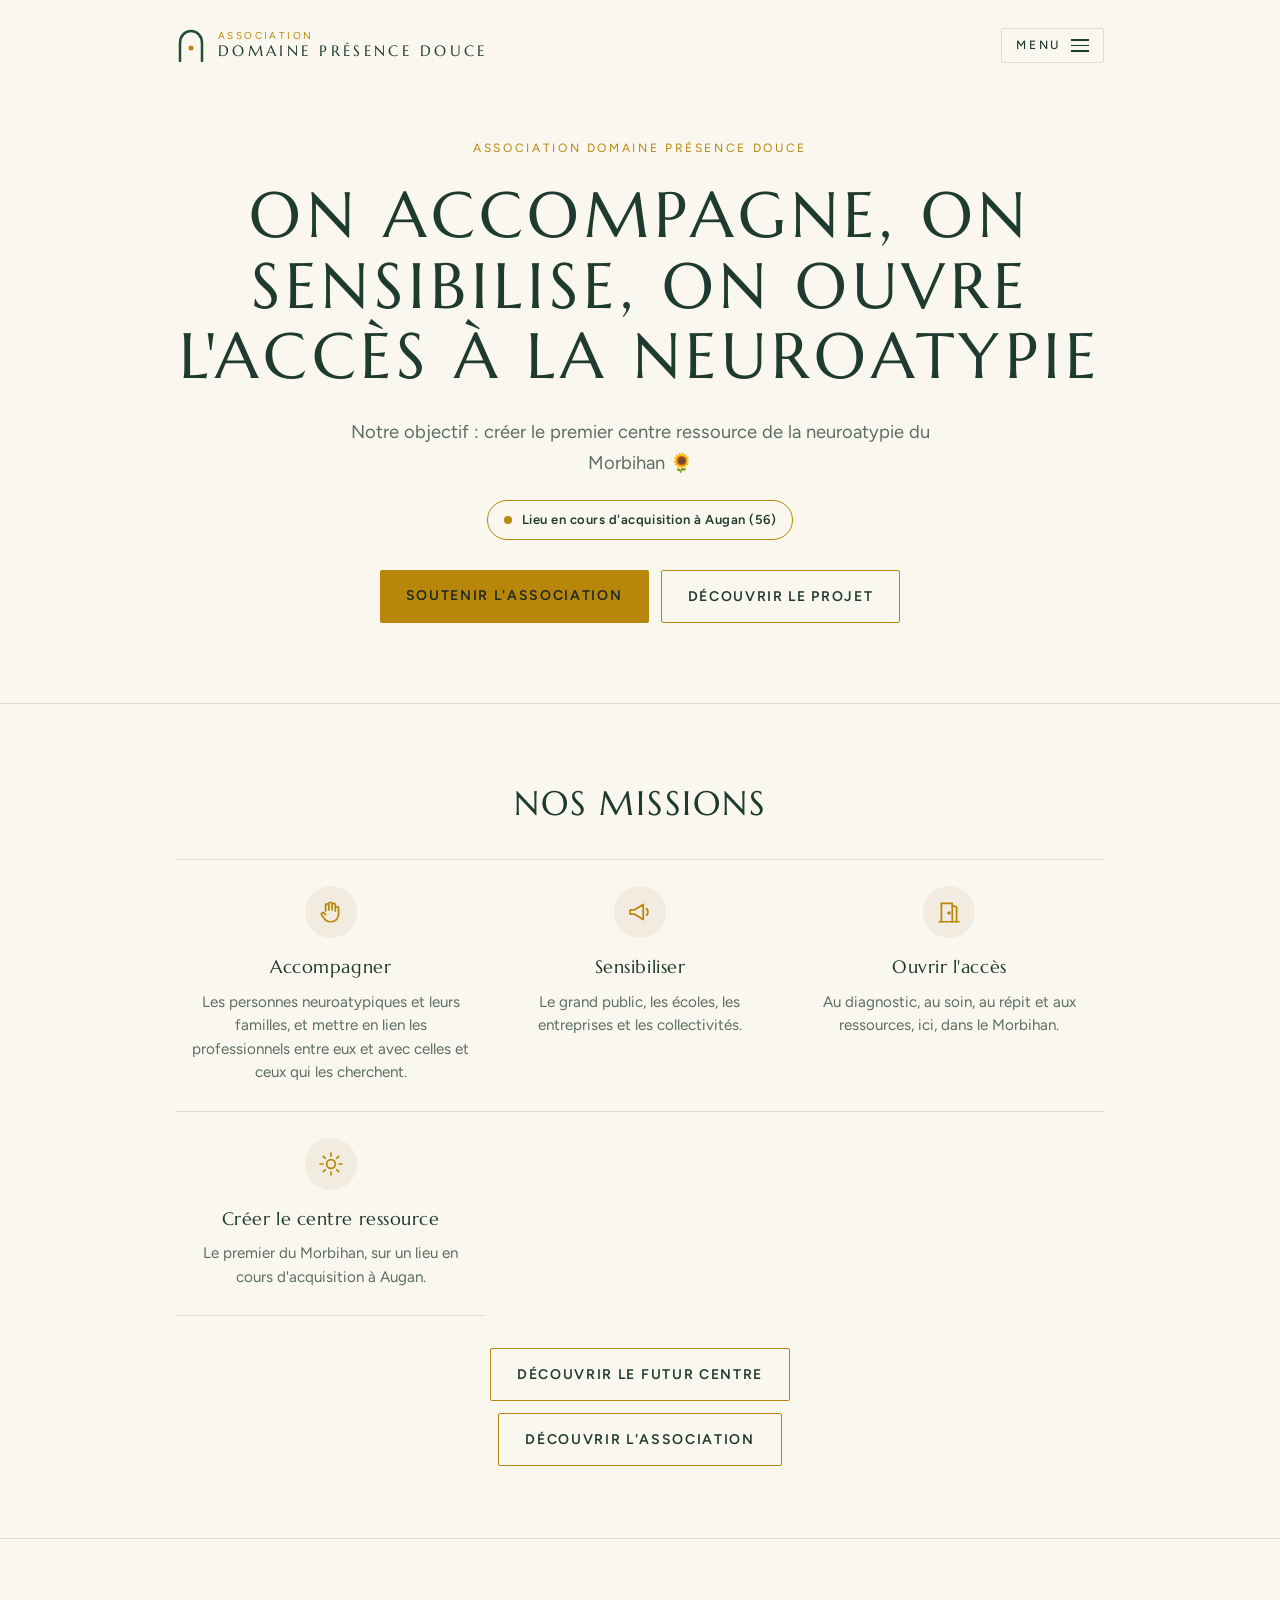
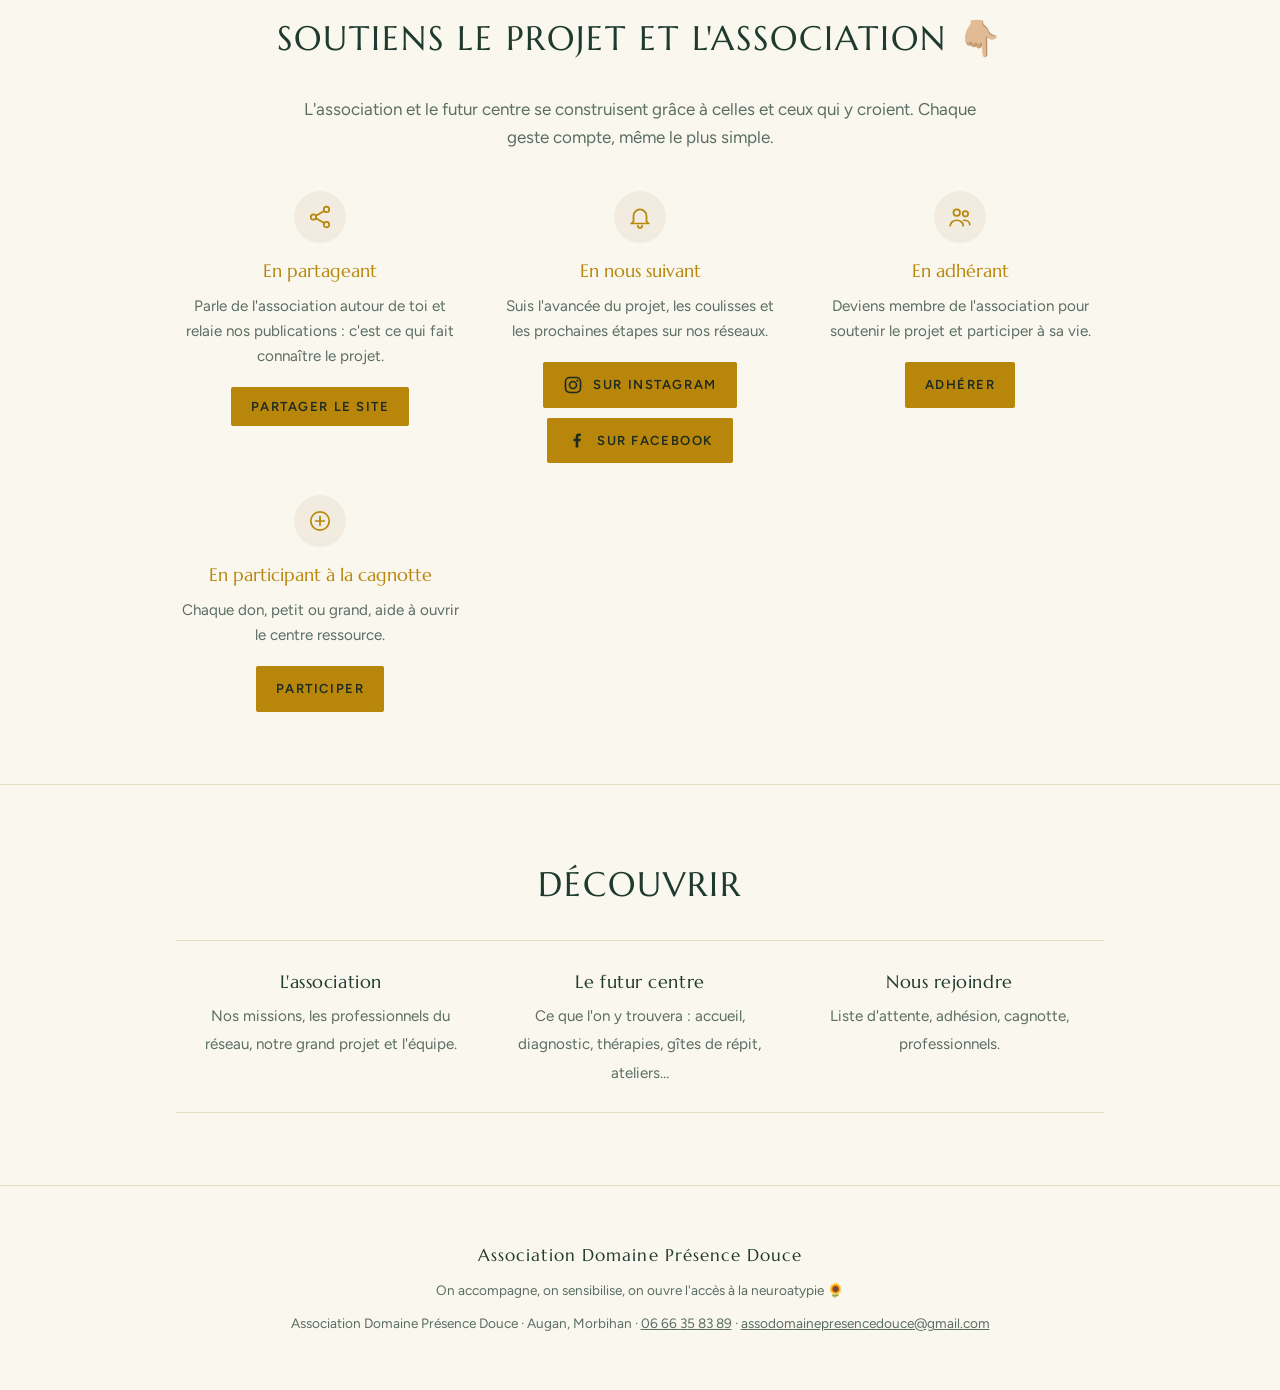
==== commit 80d78030: "Rétablit les boutons de l'accueil et ajoute « Découvrir l'association » sous « Découvrir le futur ce" ====
--- a/index.html
+++ b/index.html
@@ -16,7 +16,7 @@
 <script type="application/ld+json">{"@context": "https://schema.org", "@type": "NGO", "name": "Association Domaine Présence Douce", "alternateName": ["Domaine Présence Douce", "Présence Douce"], "url": "https://domainepresencedouce.fr/", "description": "Association qui accompagne, sensibilise et ouvre l'accès à la neuroatypie, et porte la création du premier centre ressource de la neuroatypie du Morbihan.", "sameAs": ["https://www.instagram.com/asso_domaine_presence_douce/", "https://www.facebook.com/share/1JNgiqVTdz/", "https://www.helloasso.com/associations/domaine-presence-douce"], "email": "assodomainepresencedouce@gmail.com", "telephone": "+33 6 66 35 83 89", "address": {"@type": "PostalAddress", "addressLocality": "Augan", "postalCode": "56800", "addressRegion": "Morbihan", "addressCountry": "FR"}}</script>
 
 <link rel="stylesheet" href="https://fonts.googleapis.com/css2?family=Marcellus&family=Figtree:wght@400;500;600&display=swap">
-<link rel="stylesheet" href="style.css?v=202611112126">
+<link rel="stylesheet" href="style.css?v=202611112143">
 </head>
 <body>
 
@@ -50,7 +50,7 @@
       <p class="badge"><span class="dot" aria-hidden="true"></span>Lieu en cours d'acquisition à Augan (56)</p>
       <div class="hero-ctas">
         <a class="cta" href="#soutenir">Soutenir l'association</a>
-        <a class="cta cta-alt" href="domaine.html">Découvrir l'association</a>
+        <a class="cta cta-alt" href="domaine.html">Découvrir le projet</a>
       </div>
     </div>
   </div>
@@ -65,10 +65,9 @@
       <div class="pole"><span class="ico" aria-hidden="true"><svg viewBox="0 0 24 24"><path d="M5 21V4h10v17"/><path d="M15 6l4 1.5V21"/><circle cx="12" cy="13" r=".8"/><path d="M3 21h18"/></svg></span><h3>Ouvrir l'accès</h3><p>Au diagnostic, au soin, au répit et aux ressources, ici, dans le Morbihan.</p></div>
       <div class="pole"><span class="ico" aria-hidden="true"><svg viewBox="0 0 24 24"><circle cx="12" cy="12" r="4"/><path d="M12 2v2.5M12 19.5V22M2 12h2.5M19.5 12H22M4.9 4.9l1.8 1.8M17.3 17.3l1.8 1.8M4.9 19.1l1.8-1.8M17.3 6.7l1.8-1.8"/></svg></span><h3>Créer le centre ressource</h3><p>Le premier du Morbihan, sur un lieu en cours d'acquisition à Augan.</p></div>
     </div>
-    <div class="hero-ctas">
-      <a class="cta" href="domaine.html">Découvrir l'association</a>
-      <a class="cta cta-alt" href="domaine.html#professionnels">Le réseau de professionnels</a>
-      <a class="cta cta-alt" href="poles.html">Le futur centre</a>
+    <div class="stack-ctas">
+      <a class="cta cta-alt" href="poles.html">Découvrir le futur centre</a>
+      <a class="cta cta-alt" href="domaine.html">Découvrir l'association</a>
     </div>
   </div>
 </section>
@@ -106,6 +105,6 @@
   </div>
 </footer>
 
-<script src="menu.js?v=202611112126"></script>
+<script src="menu.js?v=202611112143"></script>
 </body>
 </html>
--- a/style.css
+++ b/style.css
@@ -164,3 +164,5 @@
 .pro .cta svg{width:18px;height:18px;flex:none}
 .pro-links{display:flex;flex-wrap:wrap;justify-content:center;gap:10px;margin-top:20px}
 .pro-links .cta{margin:0}
+.stack-ctas{display:flex;flex-direction:column;align-items:center;gap:12px;margin-top:32px}
+.stack-ctas .cta{margin:0}
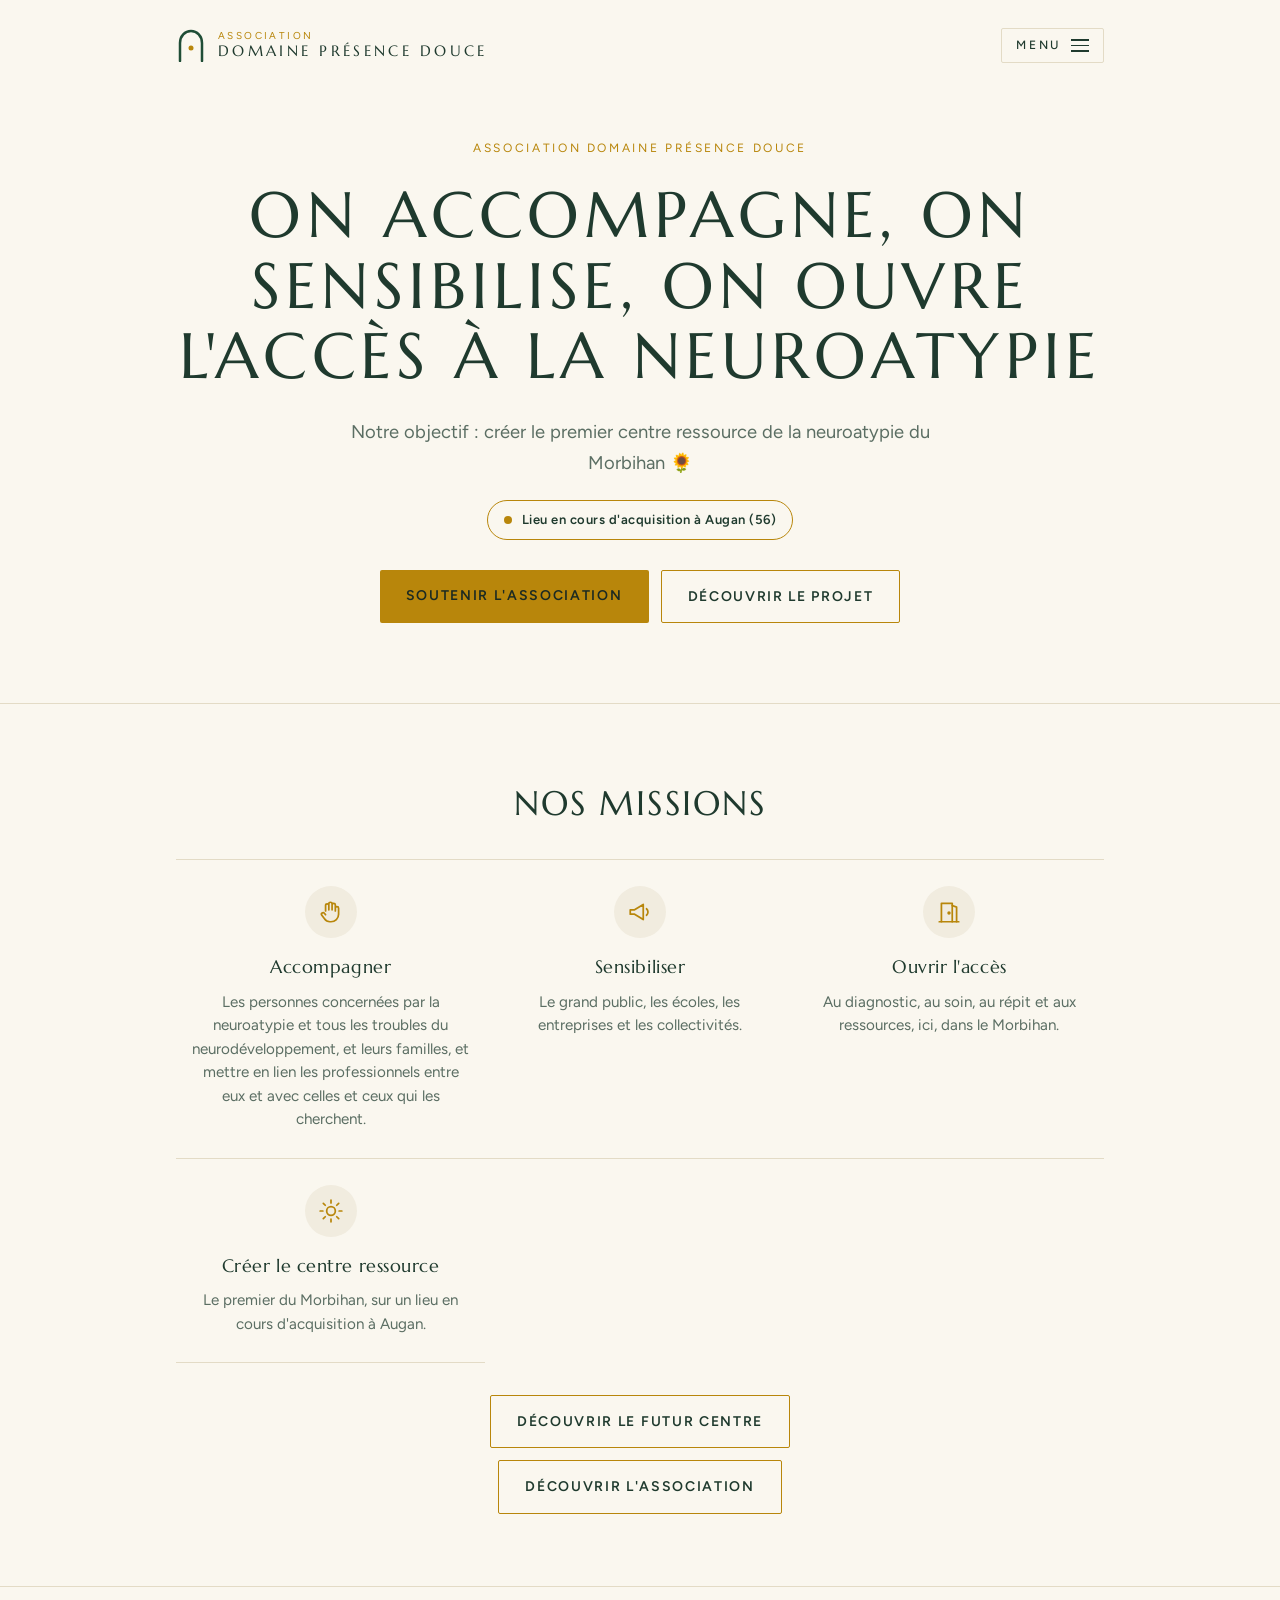
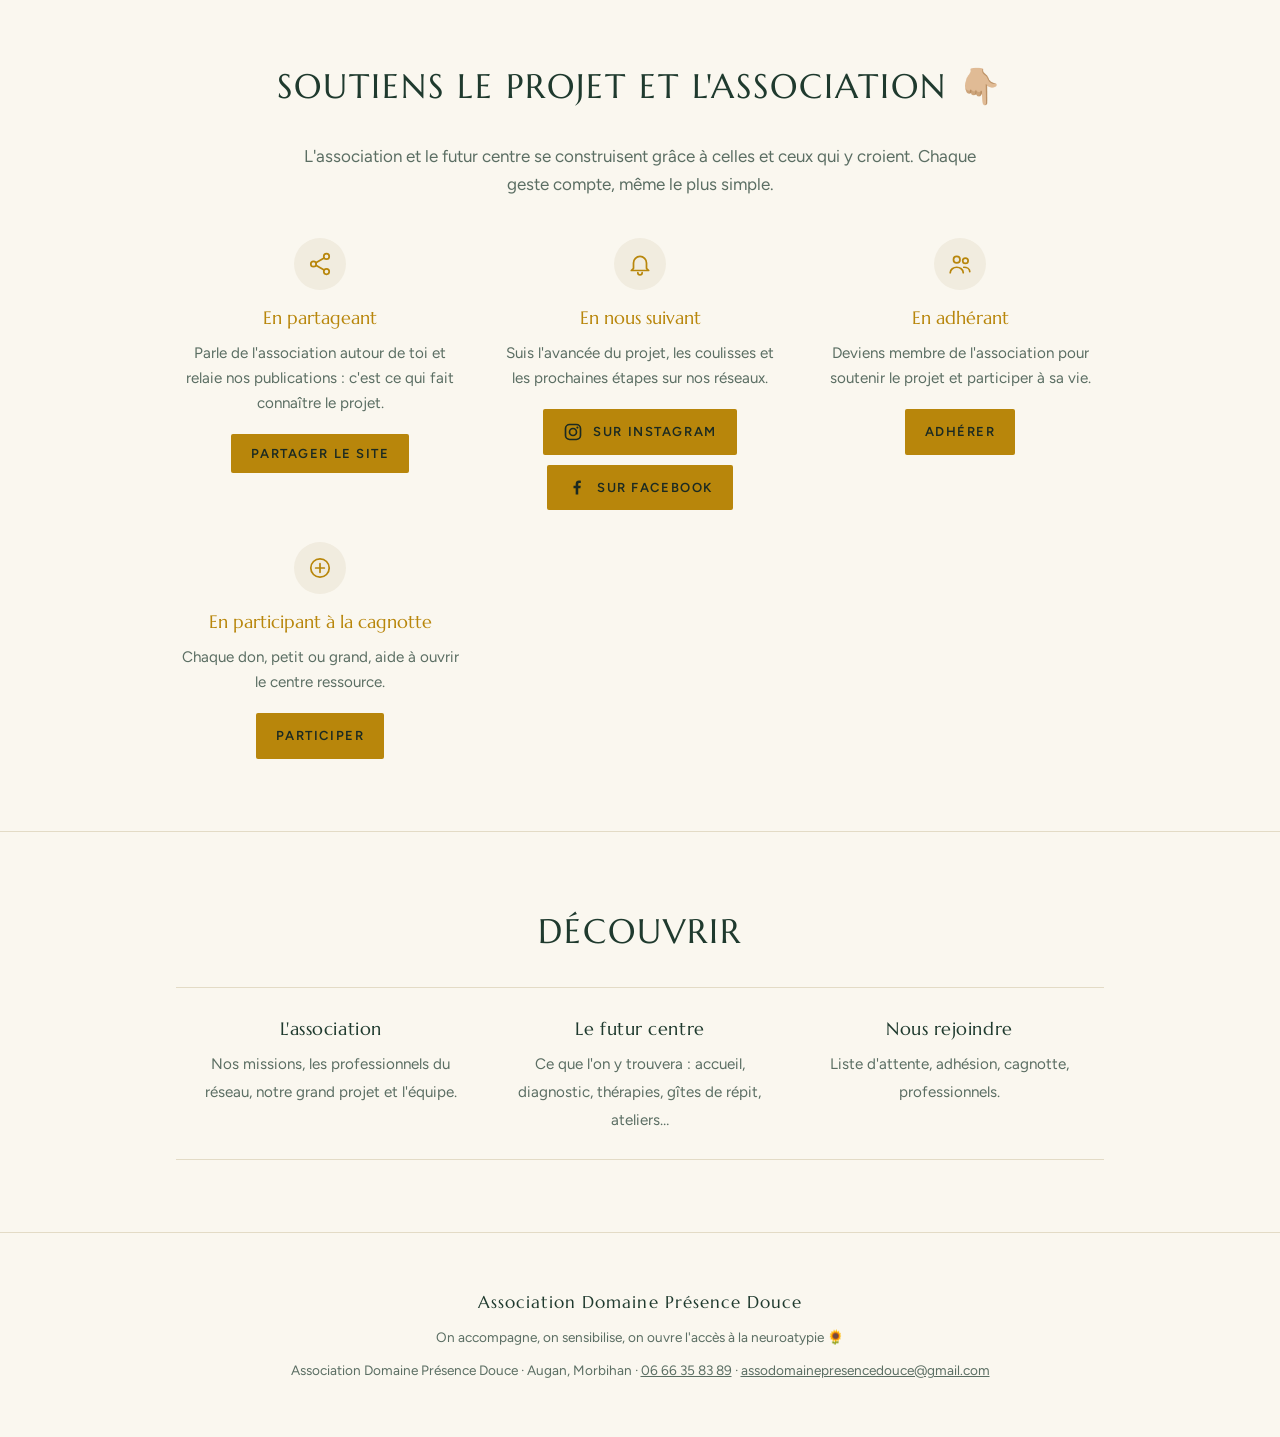
==== commit 366fd44f: "Élargit le public de l'association à tous les troubles du neurodéveloppement Co-Authored-By: Claude " ====
--- a/index.html
+++ b/index.html
@@ -5,12 +5,12 @@
 <meta name="viewport" content="width=device-width, initial-scale=1">
 <script>if(/\.vercel\.app$|\.github\.io$/.test(location.hostname))location.replace("https://domainepresencedouce.fr"+location.pathname.replace(/^\/domaine-presence-douce/,"")+location.hash)</script>
 <title>Association Domaine Présence Douce · Neuroatypie, Augan (56)</title>
-<meta name="description" content="L'association Domaine Présence Douce accompagne, sensibilise et ouvre l'accès à la neuroatypie. Objectif : le premier centre ressource du Morbihan, sur un lieu en cours d'acquisition à Augan (56).">
+<meta name="description" content="L'association Domaine Présence Douce accompagne, sensibilise et ouvre l'accès à la neuroatypie et aux troubles du neurodéveloppement (TND) : autisme, TDAH, troubles DYS, haut potentiel… Objectif : le premier centre ressource du Morbihan, sur un lieu en cours d'acquisition à Augan (56).">
 <link rel="canonical" href="https://domainepresencedouce.fr/">
 <meta property="og:type" content="website">
 <meta property="og:site_name" content="Domaine Présence Douce">
 <meta property="og:title" content="Association Domaine Présence Douce · Neuroatypie, Augan (56)">
-<meta property="og:description" content="L'association Domaine Présence Douce accompagne, sensibilise et ouvre l'accès à la neuroatypie. Objectif : le premier centre ressource du Morbihan, sur un lieu en cours d'acquisition à Augan (56).">
+<meta property="og:description" content="L'association Domaine Présence Douce accompagne, sensibilise et ouvre l'accès à la neuroatypie et aux troubles du neurodéveloppement (TND) : autisme, TDAH, troubles DYS, haut potentiel… Objectif : le premier centre ressource du Morbihan, sur un lieu en cours d'acquisition à Augan (56).">
 <meta property="og:url" content="https://domainepresencedouce.fr/">
 <meta property="og:locale" content="fr_FR">
 <script type="application/ld+json">{"@context": "https://schema.org", "@type": "NGO", "name": "Association Domaine Présence Douce", "alternateName": ["Domaine Présence Douce", "Présence Douce"], "url": "https://domainepresencedouce.fr/", "description": "Association qui accompagne, sensibilise et ouvre l'accès à la neuroatypie, et porte la création du premier centre ressource de la neuroatypie du Morbihan.", "sameAs": ["https://www.instagram.com/asso_domaine_presence_douce/", "https://www.facebook.com/share/1JNgiqVTdz/", "https://www.helloasso.com/associations/domaine-presence-douce"], "email": "assodomainepresencedouce@gmail.com", "telephone": "+33 6 66 35 83 89", "address": {"@type": "PostalAddress", "addressLocality": "Augan", "postalCode": "56800", "addressRegion": "Morbihan", "addressCountry": "FR"}}</script>
@@ -60,7 +60,7 @@
   <div class="wrap">
     <h2>Nos missions</h2>
     <div class="poles missions">
-      <div class="pole"><span class="ico" aria-hidden="true"><svg viewBox="0 0 24 24"><path d="M7 11V6a1.5 1.5 0 0 1 3 0v4M10 10V4.5a1.5 1.5 0 0 1 3 0V10M13 10V5.5a1.5 1.5 0 0 1 3 0V11M16 11V8.5a1.5 1.5 0 0 1 3 0V14a7 7 0 0 1-7 7h-1a6 6 0 0 1-5-2.7L3.5 15a1.5 1.5 0 0 1 2.4-1.8L7 14.5"/></svg></span><h3>Accompagner</h3><p>Les personnes neuroatypiques et leurs familles, et mettre en lien les professionnels entre eux et avec celles et ceux qui les cherchent.</p></div>
+      <div class="pole"><span class="ico" aria-hidden="true"><svg viewBox="0 0 24 24"><path d="M7 11V6a1.5 1.5 0 0 1 3 0v4M10 10V4.5a1.5 1.5 0 0 1 3 0V10M13 10V5.5a1.5 1.5 0 0 1 3 0V11M16 11V8.5a1.5 1.5 0 0 1 3 0V14a7 7 0 0 1-7 7h-1a6 6 0 0 1-5-2.7L3.5 15a1.5 1.5 0 0 1 2.4-1.8L7 14.5"/></svg></span><h3>Accompagner</h3><p>Les personnes concernées par la neuroatypie et tous les troubles du neurodéveloppement, et leurs familles, et mettre en lien les professionnels entre eux et avec celles et ceux qui les cherchent.</p></div>
       <div class="pole"><span class="ico" aria-hidden="true"><svg viewBox="0 0 24 24"><path d="M3 10v4h4l8 5V5l-8 5z"/><path d="M18 9a4 4 0 0 1 0 6"/></svg></span><h3>Sensibiliser</h3><p>Le grand public, les écoles, les entreprises et les collectivités.</p></div>
       <div class="pole"><span class="ico" aria-hidden="true"><svg viewBox="0 0 24 24"><path d="M5 21V4h10v17"/><path d="M15 6l4 1.5V21"/><circle cx="12" cy="13" r=".8"/><path d="M3 21h18"/></svg></span><h3>Ouvrir l'accès</h3><p>Au diagnostic, au soin, au répit et aux ressources, ici, dans le Morbihan.</p></div>
       <div class="pole"><span class="ico" aria-hidden="true"><svg viewBox="0 0 24 24"><circle cx="12" cy="12" r="4"/><path d="M12 2v2.5M12 19.5V22M2 12h2.5M19.5 12H22M4.9 4.9l1.8 1.8M17.3 17.3l1.8 1.8M4.9 19.1l1.8-1.8M17.3 6.7l1.8-1.8"/></svg></span><h3>Créer le centre ressource</h3><p>Le premier du Morbihan, sur un lieu en cours d'acquisition à Augan.</p></div>
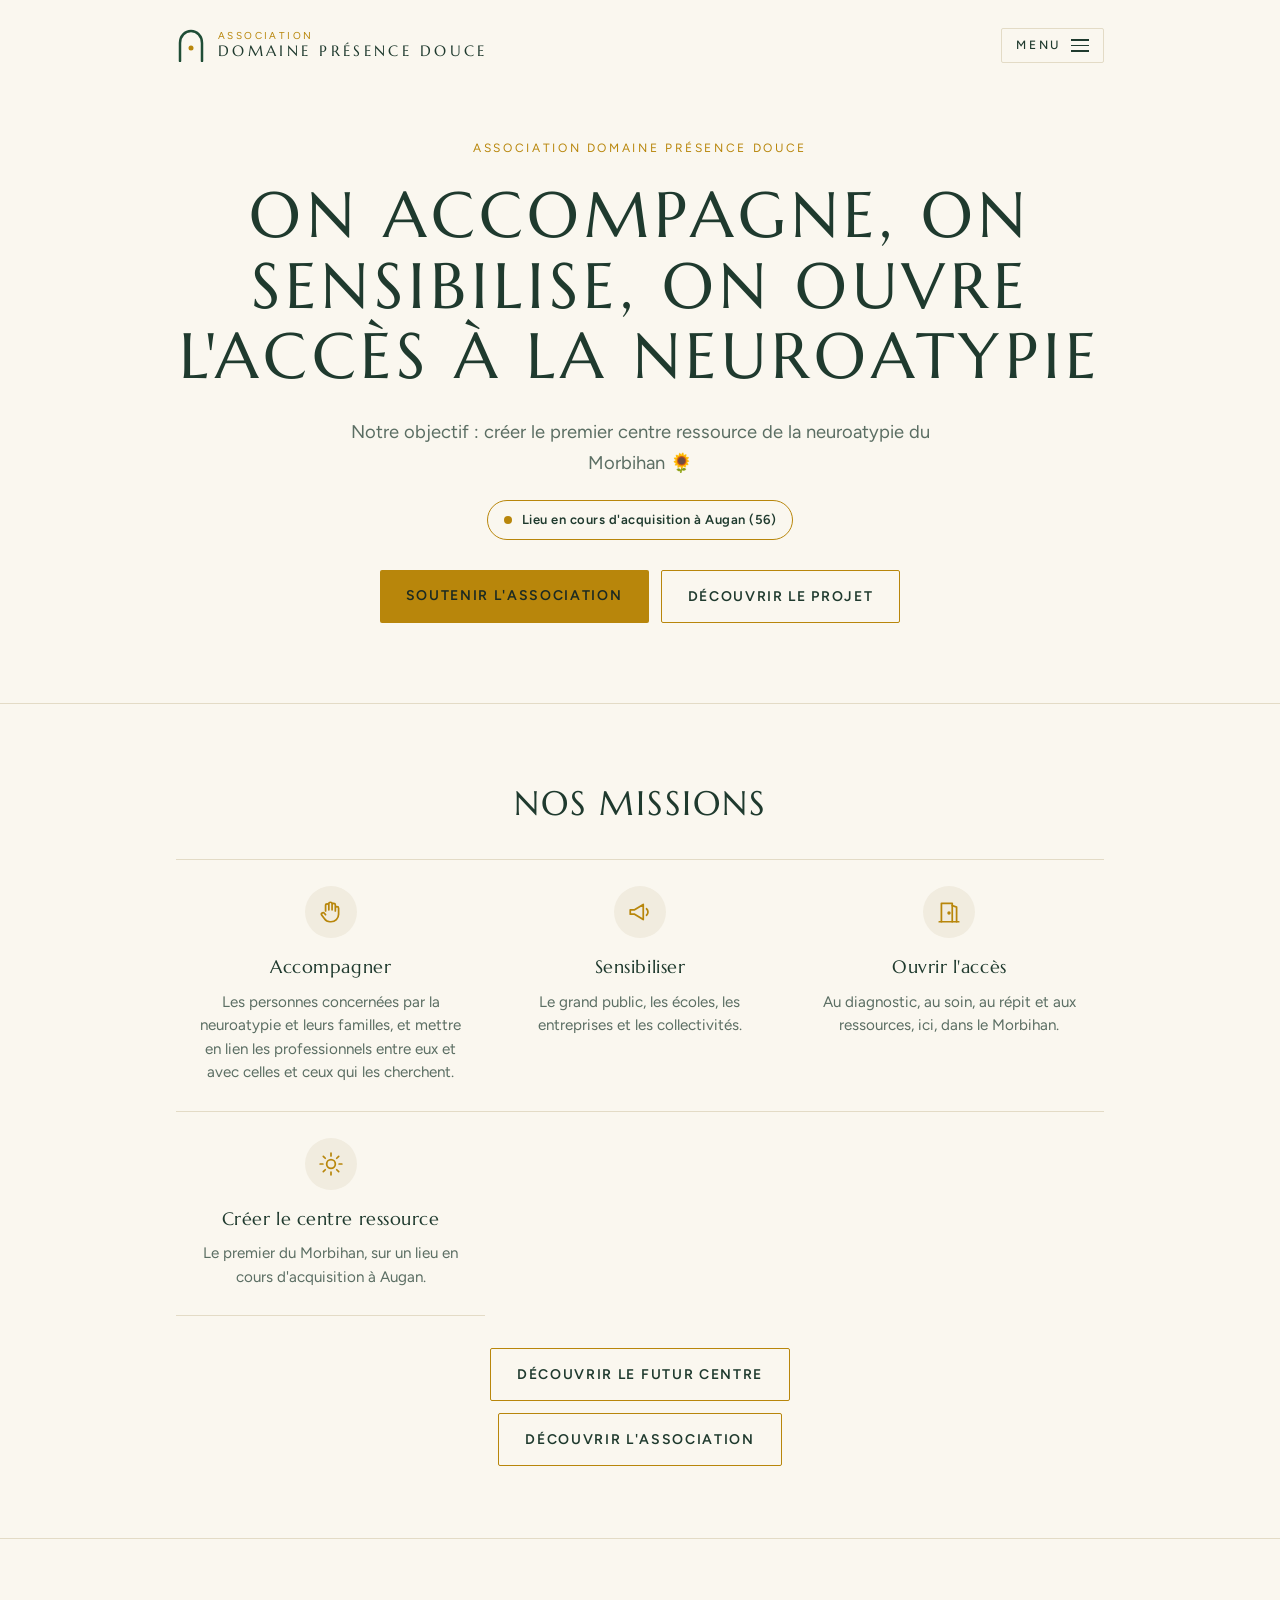
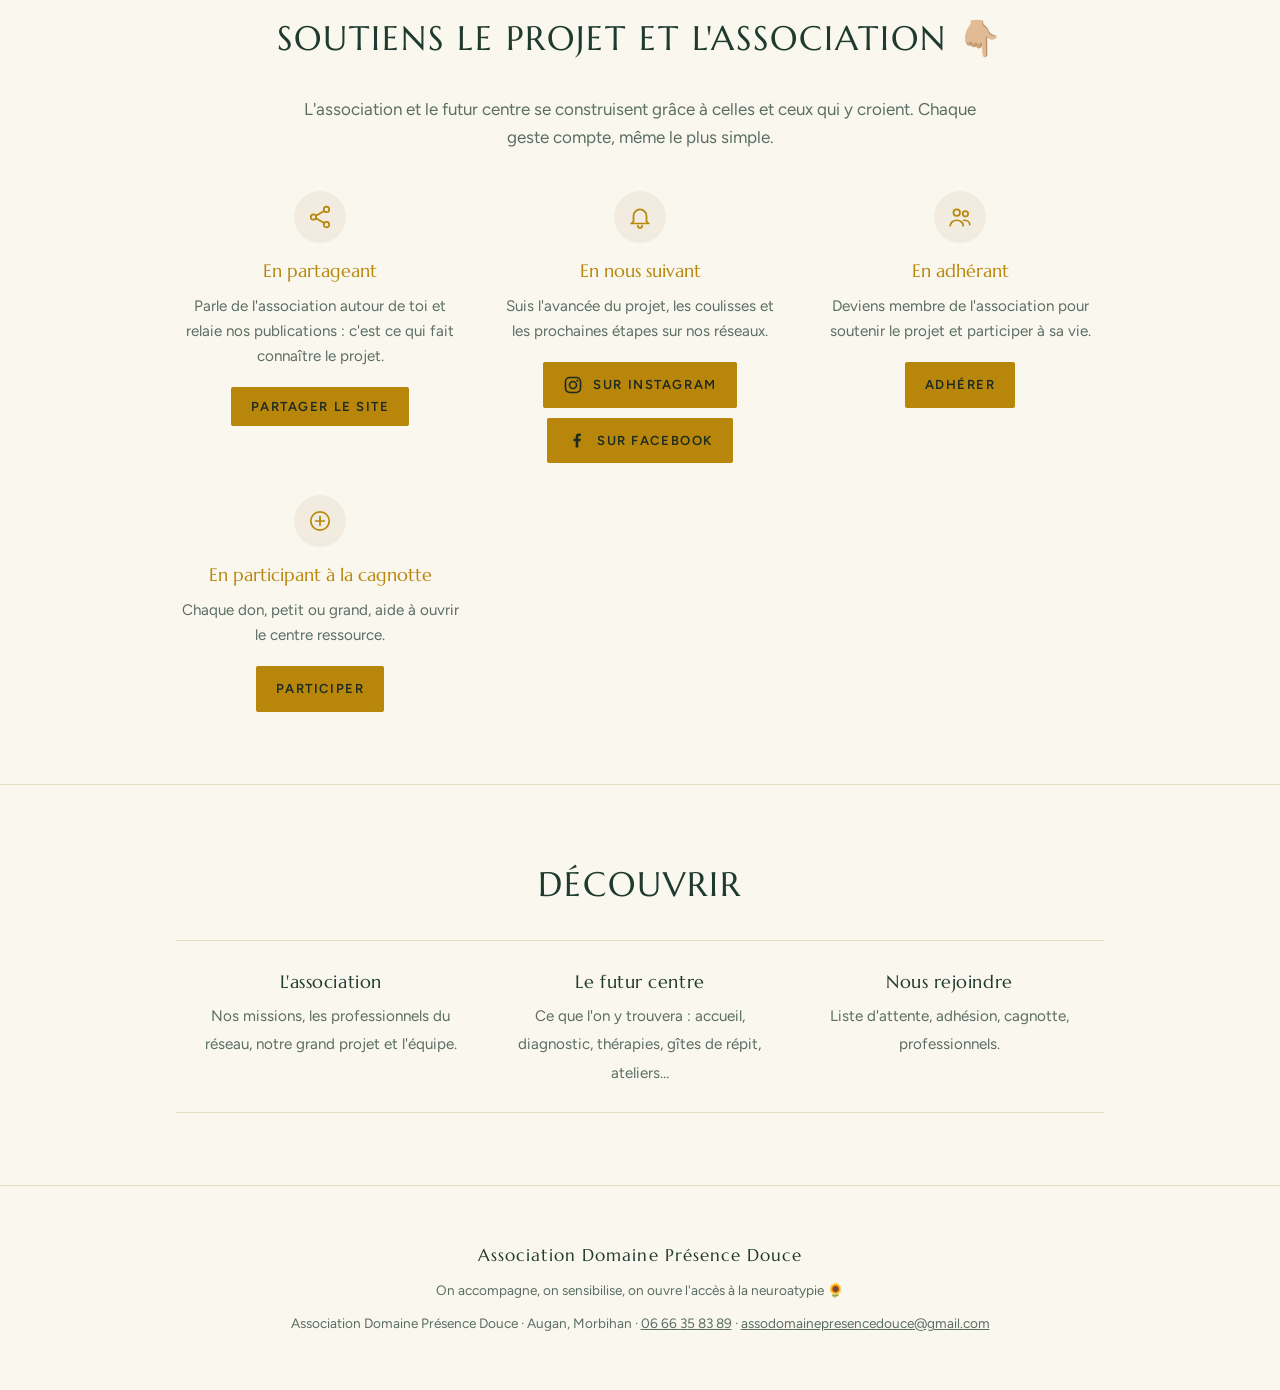
==== commit 561c5000: "Simplifie la liste des profils concernés par la neuroatypie Co-Authored-By: Claude Opus 5.5 <noreply" ====
--- a/index.html
+++ b/index.html
@@ -5,12 +5,12 @@
 <meta name="viewport" content="width=device-width, initial-scale=1">
 <script>if(/\.vercel\.app$|\.github\.io$/.test(location.hostname))location.replace("https://domainepresencedouce.fr"+location.pathname.replace(/^\/domaine-presence-douce/,"")+location.hash)</script>
 <title>Association Domaine Présence Douce · Neuroatypie, Augan (56)</title>
-<meta name="description" content="L'association Domaine Présence Douce accompagne, sensibilise et ouvre l'accès à la neuroatypie et aux troubles du neurodéveloppement (TND) : autisme, TDAH, troubles DYS, haut potentiel… Objectif : le premier centre ressource du Morbihan, sur un lieu en cours d'acquisition à Augan (56).">
+<meta name="description" content="L'association Domaine Présence Douce accompagne, sensibilise et ouvre l'accès à la neuroatypie (TND, troubles du neurodéveloppement) : TDAH, AuDHD, TSA, DYS, TOC… Objectif : le premier centre ressource du Morbihan, sur un lieu en cours d'acquisition à Augan (56).">
 <link rel="canonical" href="https://domainepresencedouce.fr/">
 <meta property="og:type" content="website">
 <meta property="og:site_name" content="Domaine Présence Douce">
 <meta property="og:title" content="Association Domaine Présence Douce · Neuroatypie, Augan (56)">
-<meta property="og:description" content="L'association Domaine Présence Douce accompagne, sensibilise et ouvre l'accès à la neuroatypie et aux troubles du neurodéveloppement (TND) : autisme, TDAH, troubles DYS, haut potentiel… Objectif : le premier centre ressource du Morbihan, sur un lieu en cours d'acquisition à Augan (56).">
+<meta property="og:description" content="L'association Domaine Présence Douce accompagne, sensibilise et ouvre l'accès à la neuroatypie (TND, troubles du neurodéveloppement) : TDAH, AuDHD, TSA, DYS, TOC… Objectif : le premier centre ressource du Morbihan, sur un lieu en cours d'acquisition à Augan (56).">
 <meta property="og:url" content="https://domainepresencedouce.fr/">
 <meta property="og:locale" content="fr_FR">
 <script type="application/ld+json">{"@context": "https://schema.org", "@type": "NGO", "name": "Association Domaine Présence Douce", "alternateName": ["Domaine Présence Douce", "Présence Douce"], "url": "https://domainepresencedouce.fr/", "description": "Association qui accompagne, sensibilise et ouvre l'accès à la neuroatypie, et porte la création du premier centre ressource de la neuroatypie du Morbihan.", "sameAs": ["https://www.instagram.com/asso_domaine_presence_douce/", "https://www.facebook.com/share/1JNgiqVTdz/", "https://www.helloasso.com/associations/domaine-presence-douce"], "email": "assodomainepresencedouce@gmail.com", "telephone": "+33 6 66 35 83 89", "address": {"@type": "PostalAddress", "addressLocality": "Augan", "postalCode": "56800", "addressRegion": "Morbihan", "addressCountry": "FR"}}</script>
@@ -60,7 +60,7 @@
   <div class="wrap">
     <h2>Nos missions</h2>
     <div class="poles missions">
-      <div class="pole"><span class="ico" aria-hidden="true"><svg viewBox="0 0 24 24"><path d="M7 11V6a1.5 1.5 0 0 1 3 0v4M10 10V4.5a1.5 1.5 0 0 1 3 0V10M13 10V5.5a1.5 1.5 0 0 1 3 0V11M16 11V8.5a1.5 1.5 0 0 1 3 0V14a7 7 0 0 1-7 7h-1a6 6 0 0 1-5-2.7L3.5 15a1.5 1.5 0 0 1 2.4-1.8L7 14.5"/></svg></span><h3>Accompagner</h3><p>Les personnes concernées par la neuroatypie et tous les troubles du neurodéveloppement, et leurs familles, et mettre en lien les professionnels entre eux et avec celles et ceux qui les cherchent.</p></div>
+      <div class="pole"><span class="ico" aria-hidden="true"><svg viewBox="0 0 24 24"><path d="M7 11V6a1.5 1.5 0 0 1 3 0v4M10 10V4.5a1.5 1.5 0 0 1 3 0V10M13 10V5.5a1.5 1.5 0 0 1 3 0V11M16 11V8.5a1.5 1.5 0 0 1 3 0V14a7 7 0 0 1-7 7h-1a6 6 0 0 1-5-2.7L3.5 15a1.5 1.5 0 0 1 2.4-1.8L7 14.5"/></svg></span><h3>Accompagner</h3><p>Les personnes concernées par la neuroatypie et leurs familles, et mettre en lien les professionnels entre eux et avec celles et ceux qui les cherchent.</p></div>
       <div class="pole"><span class="ico" aria-hidden="true"><svg viewBox="0 0 24 24"><path d="M3 10v4h4l8 5V5l-8 5z"/><path d="M18 9a4 4 0 0 1 0 6"/></svg></span><h3>Sensibiliser</h3><p>Le grand public, les écoles, les entreprises et les collectivités.</p></div>
       <div class="pole"><span class="ico" aria-hidden="true"><svg viewBox="0 0 24 24"><path d="M5 21V4h10v17"/><path d="M15 6l4 1.5V21"/><circle cx="12" cy="13" r=".8"/><path d="M3 21h18"/></svg></span><h3>Ouvrir l'accès</h3><p>Au diagnostic, au soin, au répit et aux ressources, ici, dans le Morbihan.</p></div>
       <div class="pole"><span class="ico" aria-hidden="true"><svg viewBox="0 0 24 24"><circle cx="12" cy="12" r="4"/><path d="M12 2v2.5M12 19.5V22M2 12h2.5M19.5 12H22M4.9 4.9l1.8 1.8M17.3 17.3l1.8 1.8M4.9 19.1l1.8-1.8M17.3 6.7l1.8-1.8"/></svg></span><h3>Créer le centre ressource</h3><p>Le premier du Morbihan, sur un lieu en cours d'acquisition à Augan.</p></div>
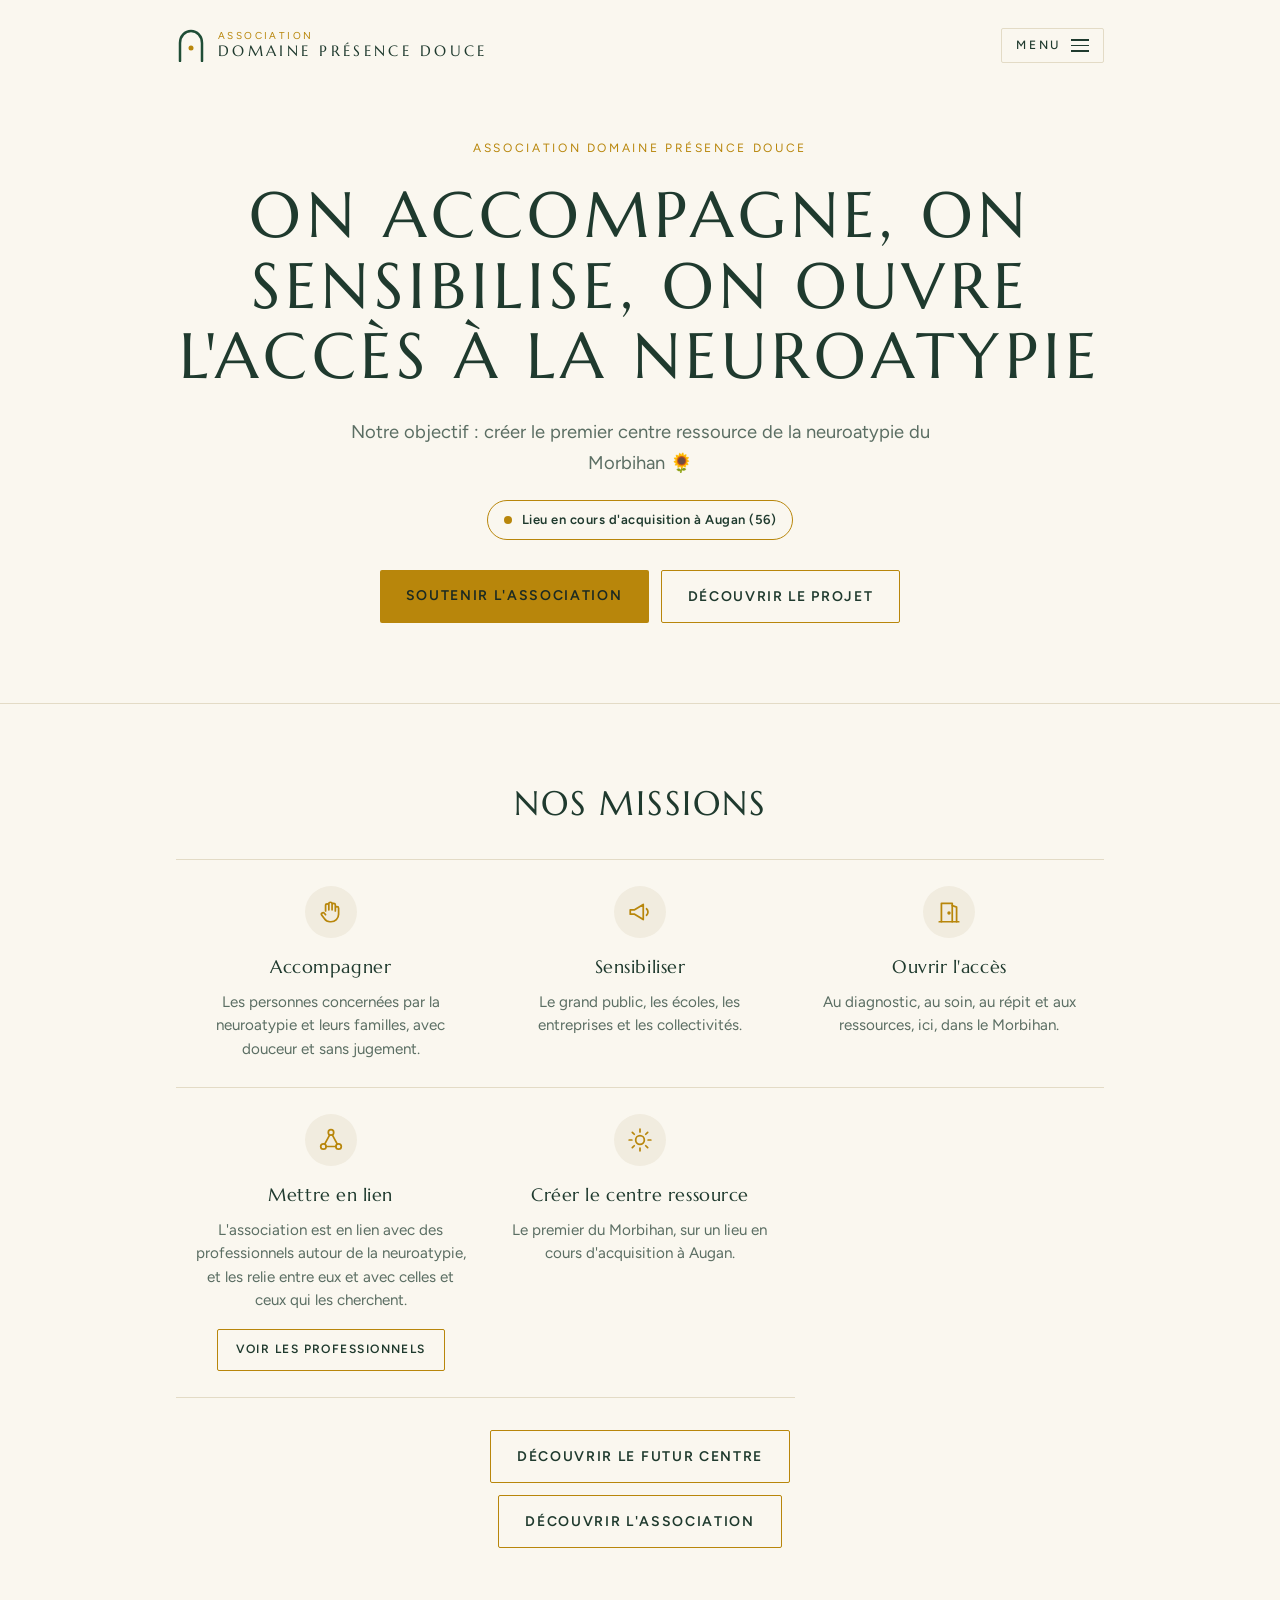
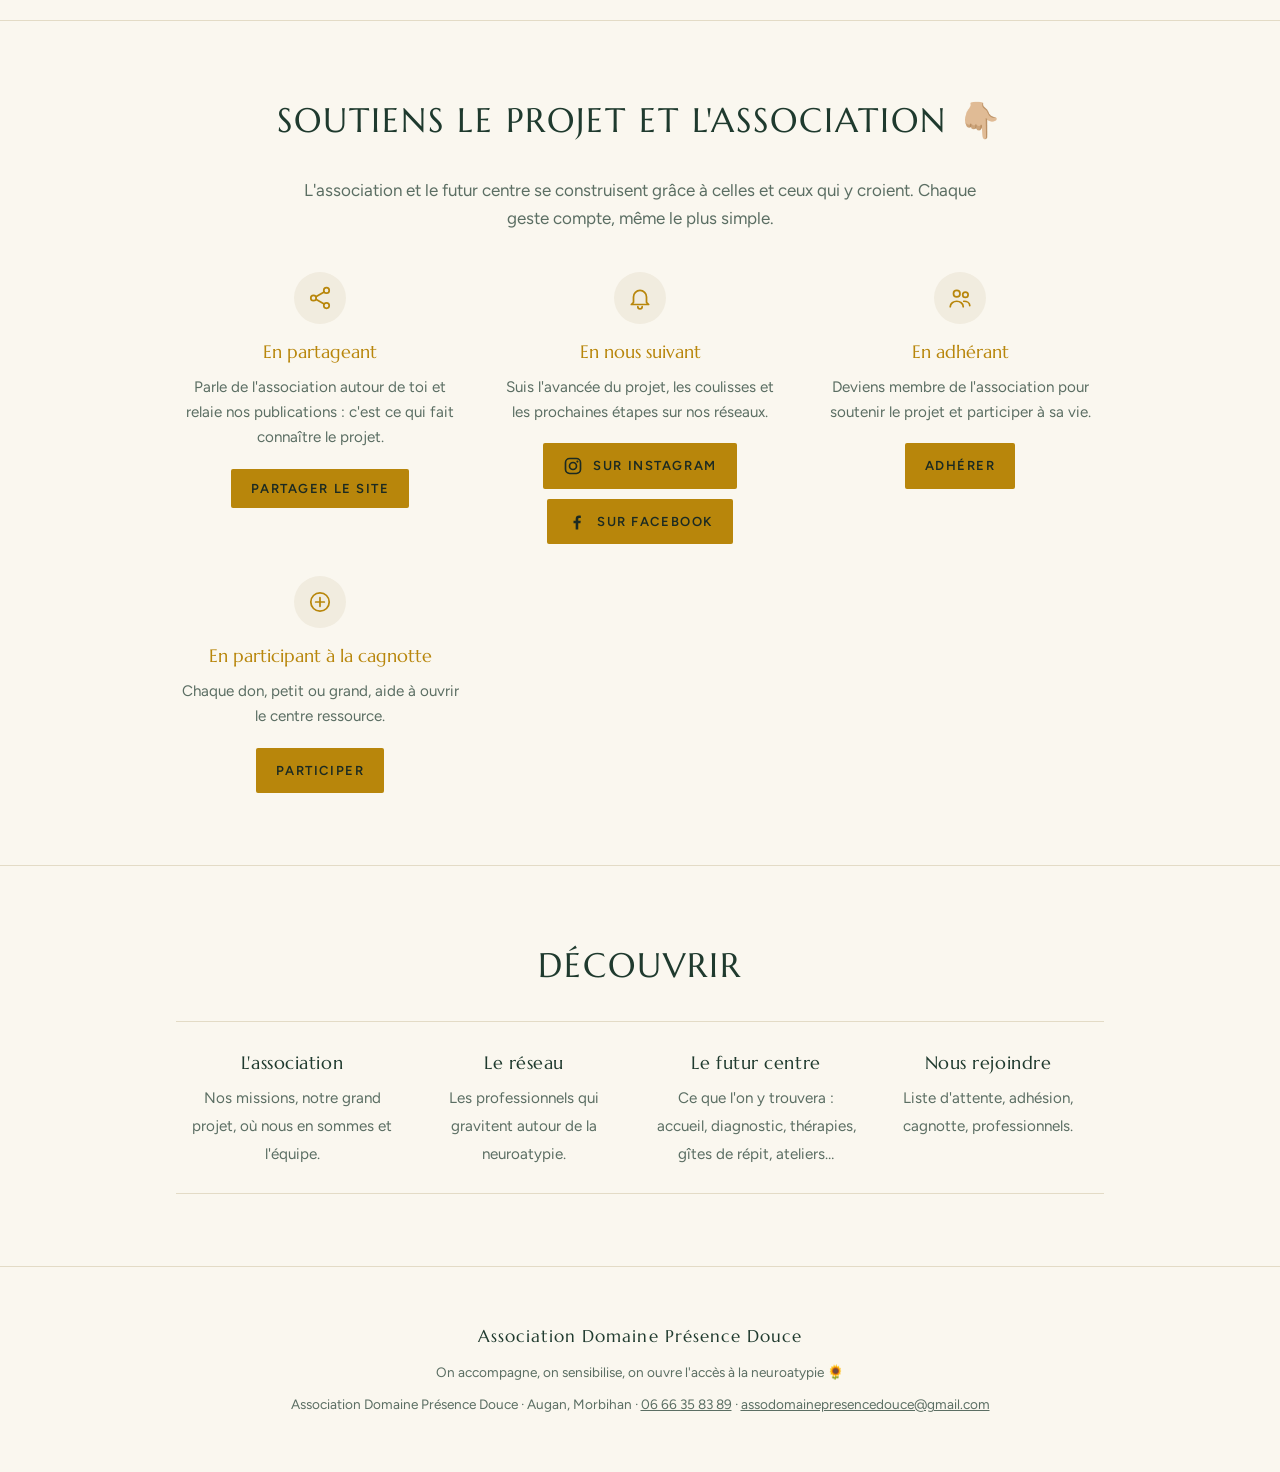
==== commit d7ba0f01: "Crée une page dédiée au réseau de professionnels Nouvelle page reseau.html avec les fiches des profe" ====
--- a/index.html
+++ b/index.html
@@ -16,7 +16,7 @@
 <script type="application/ld+json">{"@context": "https://schema.org", "@type": "NGO", "name": "Association Domaine Présence Douce", "alternateName": ["Domaine Présence Douce", "Présence Douce"], "url": "https://domainepresencedouce.fr/", "description": "Association qui accompagne, sensibilise et ouvre l'accès à la neuroatypie, et porte la création du premier centre ressource de la neuroatypie du Morbihan.", "sameAs": ["https://www.instagram.com/asso_domaine_presence_douce/", "https://www.facebook.com/share/1JNgiqVTdz/", "https://www.helloasso.com/associations/domaine-presence-douce"], "email": "assodomainepresencedouce@gmail.com", "telephone": "+33 6 66 35 83 89", "address": {"@type": "PostalAddress", "addressLocality": "Augan", "postalCode": "56800", "addressRegion": "Morbihan", "addressCountry": "FR"}}</script>
 
 <link rel="stylesheet" href="https://fonts.googleapis.com/css2?family=Marcellus&family=Figtree:wght@400;500;600&display=swap">
-<link rel="stylesheet" href="style.css?v=202611112143">
+<link rel="stylesheet" href="style.css?v=202611121351">
 </head>
 <body>
 
@@ -34,6 +34,7 @@
       <nav id="menu-nav" aria-label="Navigation principale" hidden>
         <a href="index.html" aria-current="page">Accueil</a>
         <a href="domaine.html">L'association</a>
+        <a href="reseau.html">Le réseau</a>
         <a href="poles.html">Le futur centre</a>
         <a href="rejoindre.html">Nous rejoindre</a>
       </nav>
@@ -60,9 +61,10 @@
   <div class="wrap">
     <h2>Nos missions</h2>
     <div class="poles missions">
-      <div class="pole"><span class="ico" aria-hidden="true"><svg viewBox="0 0 24 24"><path d="M7 11V6a1.5 1.5 0 0 1 3 0v4M10 10V4.5a1.5 1.5 0 0 1 3 0V10M13 10V5.5a1.5 1.5 0 0 1 3 0V11M16 11V8.5a1.5 1.5 0 0 1 3 0V14a7 7 0 0 1-7 7h-1a6 6 0 0 1-5-2.7L3.5 15a1.5 1.5 0 0 1 2.4-1.8L7 14.5"/></svg></span><h3>Accompagner</h3><p>Les personnes concernées par la neuroatypie et leurs familles, et mettre en lien les professionnels entre eux et avec celles et ceux qui les cherchent.</p></div>
+      <div class="pole"><span class="ico" aria-hidden="true"><svg viewBox="0 0 24 24"><path d="M7 11V6a1.5 1.5 0 0 1 3 0v4M10 10V4.5a1.5 1.5 0 0 1 3 0V10M13 10V5.5a1.5 1.5 0 0 1 3 0V11M16 11V8.5a1.5 1.5 0 0 1 3 0V14a7 7 0 0 1-7 7h-1a6 6 0 0 1-5-2.7L3.5 15a1.5 1.5 0 0 1 2.4-1.8L7 14.5"/></svg></span><h3>Accompagner</h3><p>Les personnes concernées par la neuroatypie et leurs familles, avec douceur et sans jugement.</p></div>
       <div class="pole"><span class="ico" aria-hidden="true"><svg viewBox="0 0 24 24"><path d="M3 10v4h4l8 5V5l-8 5z"/><path d="M18 9a4 4 0 0 1 0 6"/></svg></span><h3>Sensibiliser</h3><p>Le grand public, les écoles, les entreprises et les collectivités.</p></div>
       <div class="pole"><span class="ico" aria-hidden="true"><svg viewBox="0 0 24 24"><path d="M5 21V4h10v17"/><path d="M15 6l4 1.5V21"/><circle cx="12" cy="13" r=".8"/><path d="M3 21h18"/></svg></span><h3>Ouvrir l'accès</h3><p>Au diagnostic, au soin, au répit et aux ressources, ici, dans le Morbihan.</p></div>
+      <div class="pole"><span class="ico" aria-hidden="true"><svg viewBox="0 0 24 24"><circle cx="12" cy="5" r="2.5"/><circle cx="5" cy="18" r="2.5"/><circle cx="19" cy="18" r="2.5"/><path d="M10.8 7.2L6.2 15.8M13.2 7.2l4.6 8.6M7.5 18h9"/></svg></span><h3>Mettre en lien</h3><p>L'association est en lien avec des professionnels autour de la neuroatypie, et les relie entre eux et avec celles et ceux qui les cherchent.</p><a class="cta cta-alt pole-cta" href="reseau.html">Voir les professionnels</a></div>
       <div class="pole"><span class="ico" aria-hidden="true"><svg viewBox="0 0 24 24"><circle cx="12" cy="12" r="4"/><path d="M12 2v2.5M12 19.5V22M2 12h2.5M19.5 12H22M4.9 4.9l1.8 1.8M17.3 17.3l1.8 1.8M4.9 19.1l1.8-1.8M17.3 6.7l1.8-1.8"/></svg></span><h3>Créer le centre ressource</h3><p>Le premier du Morbihan, sur un lieu en cours d'acquisition à Augan.</p></div>
     </div>
     <div class="stack-ctas">
@@ -89,7 +91,8 @@
   <div class="wrap">
     <h2>Découvrir</h2>
     <div class="links">
-      <a href="domaine.html"><b>L'association</b><span>Nos missions, les professionnels du réseau, notre grand projet et l'équipe.</span></a>
+      <a href="domaine.html"><b>L'association</b><span>Nos missions, notre grand projet, où nous en sommes et l'équipe.</span></a>
+      <a href="reseau.html"><b>Le réseau</b><span>Les professionnels qui gravitent autour de la neuroatypie.</span></a>
       <a href="poles.html"><b>Le futur centre</b><span>Ce que l'on y trouvera : accueil, diagnostic, thérapies, gîtes de répit, ateliers…</span></a>
       <a href="rejoindre.html"><b>Nous rejoindre</b><span>Liste d'attente, adhésion, cagnotte, professionnels.</span></a>
     </div>
@@ -105,6 +108,6 @@
   </div>
 </footer>
 
-<script src="menu.js?v=202611112143"></script>
+<script src="menu.js?v=202611121351"></script>
 </body>
 </html>
--- a/style.css
+++ b/style.css
@@ -166,3 +166,4 @@
 .pro-links .cta{margin:0}
 .stack-ctas{display:flex;flex-direction:column;align-items:center;gap:12px;margin-top:32px}
 .stack-ctas .cta{margin:0}
+.pole-cta{margin-top:16px;padding:10px 18px;font-size:12px}
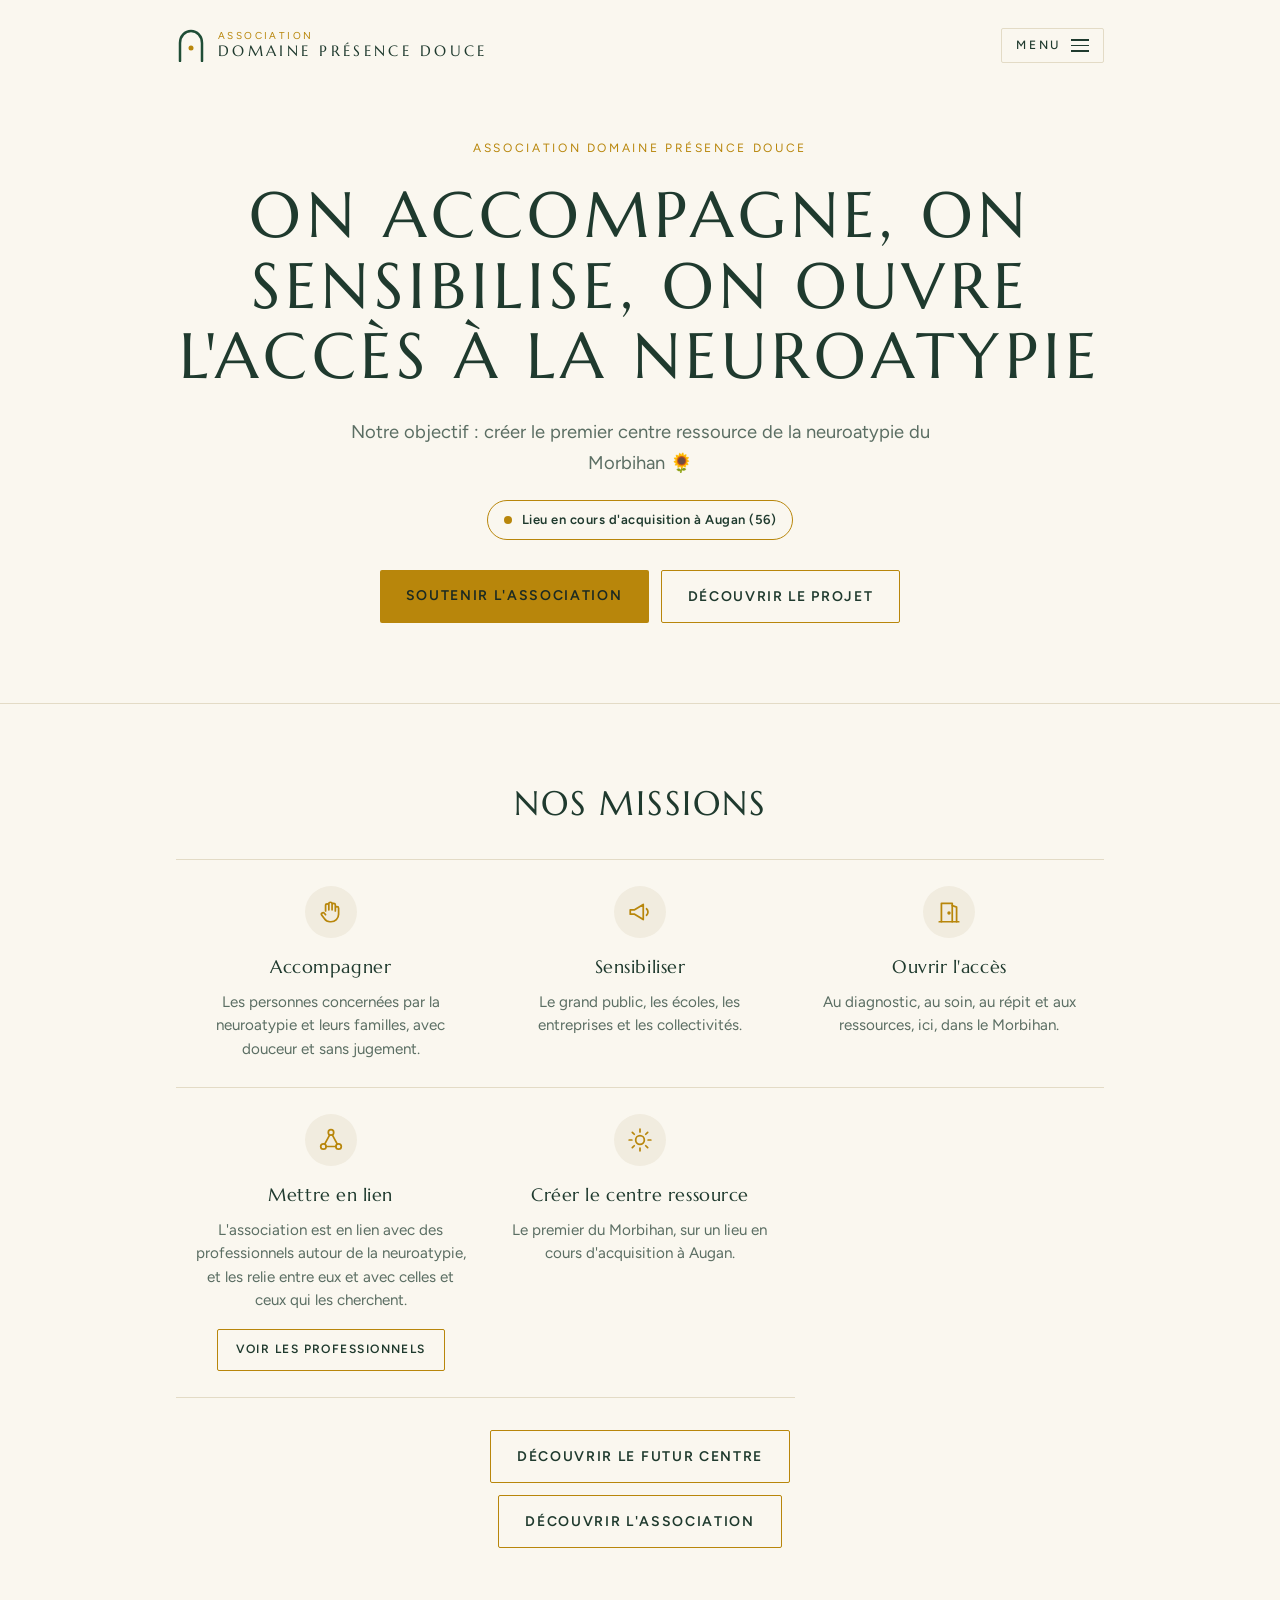
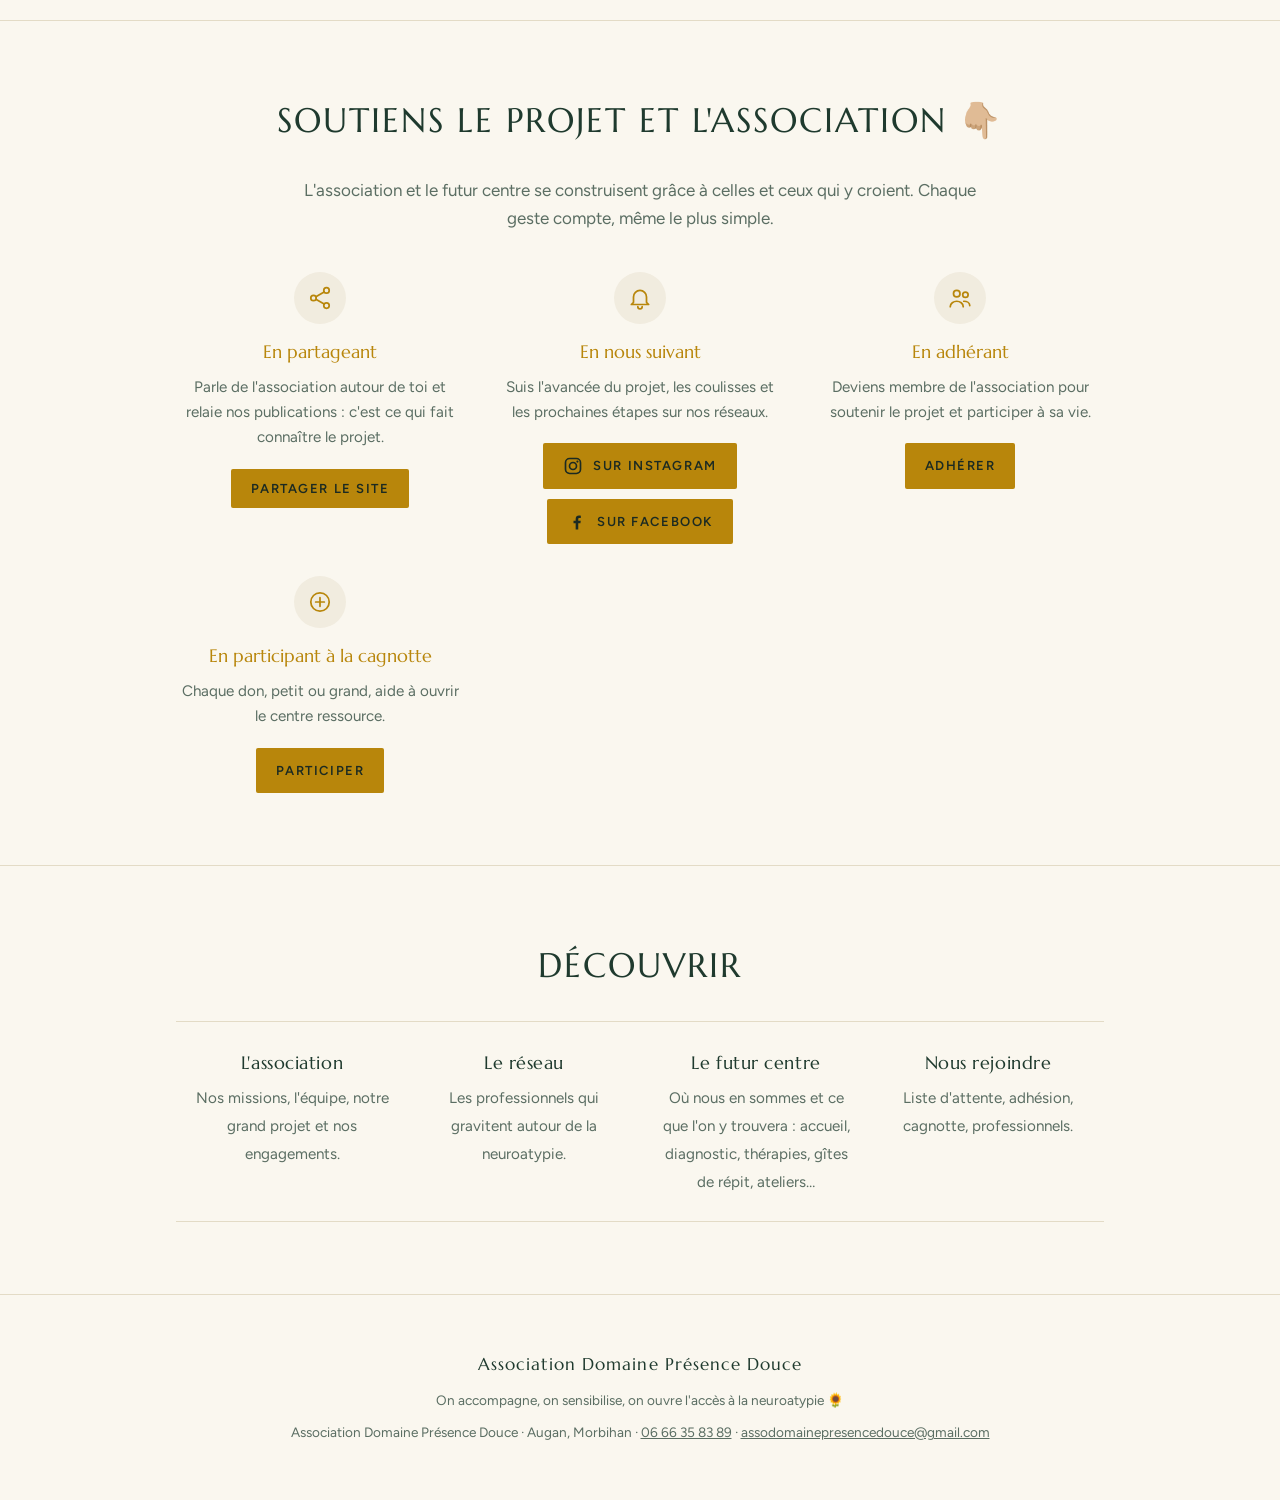
==== commit 27e9dac0: "Remonte l'équipe et déplace « Où nous en sommes » sur la page du centre Co-Authored-By: Claude Opus " ====
--- a/index.html
+++ b/index.html
@@ -91,9 +91,9 @@
   <div class="wrap">
     <h2>Découvrir</h2>
     <div class="links">
-      <a href="domaine.html"><b>L'association</b><span>Nos missions, notre grand projet, où nous en sommes et l'équipe.</span></a>
+      <a href="domaine.html"><b>L'association</b><span>Nos missions, l'équipe, notre grand projet et nos engagements.</span></a>
       <a href="reseau.html"><b>Le réseau</b><span>Les professionnels qui gravitent autour de la neuroatypie.</span></a>
-      <a href="poles.html"><b>Le futur centre</b><span>Ce que l'on y trouvera : accueil, diagnostic, thérapies, gîtes de répit, ateliers…</span></a>
+      <a href="poles.html"><b>Le futur centre</b><span>Où nous en sommes et ce que l'on y trouvera : accueil, diagnostic, thérapies, gîtes de répit, ateliers…</span></a>
       <a href="rejoindre.html"><b>Nous rejoindre</b><span>Liste d'attente, adhésion, cagnotte, professionnels.</span></a>
     </div>
   </div>
